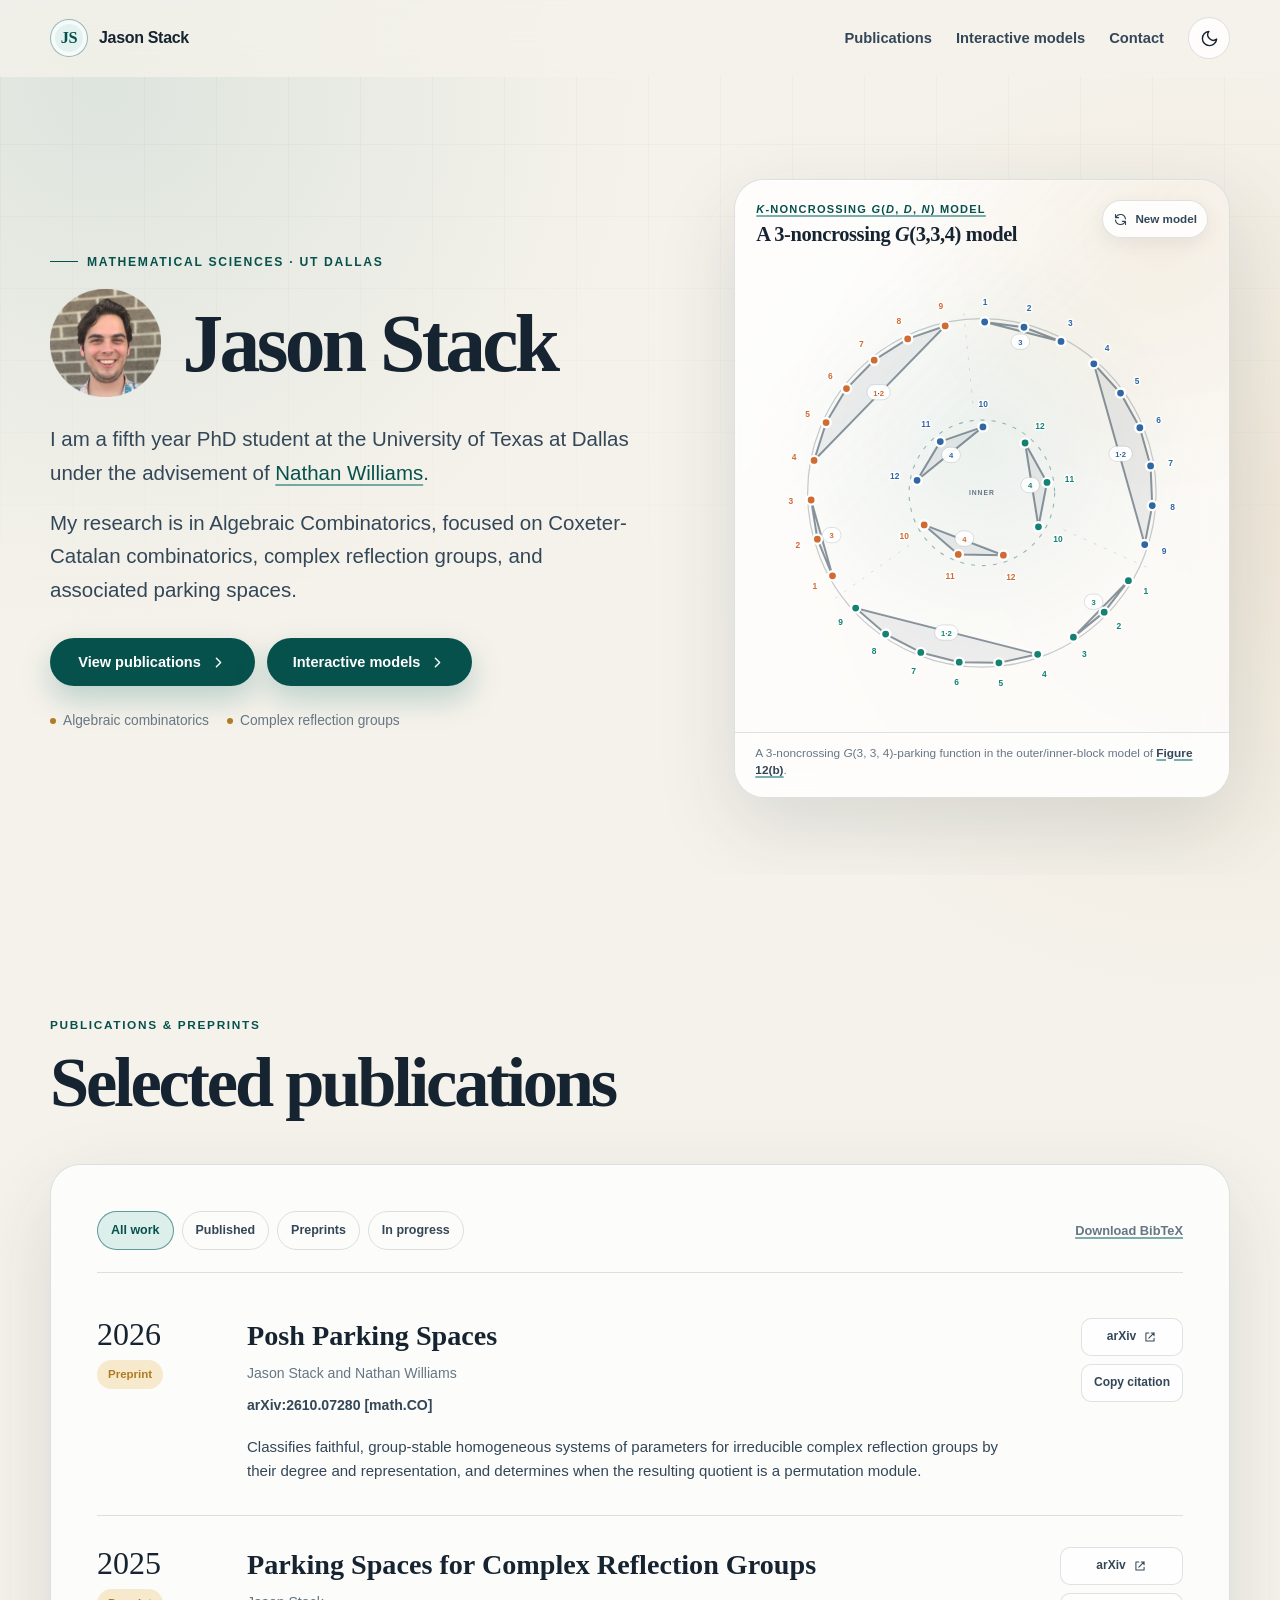
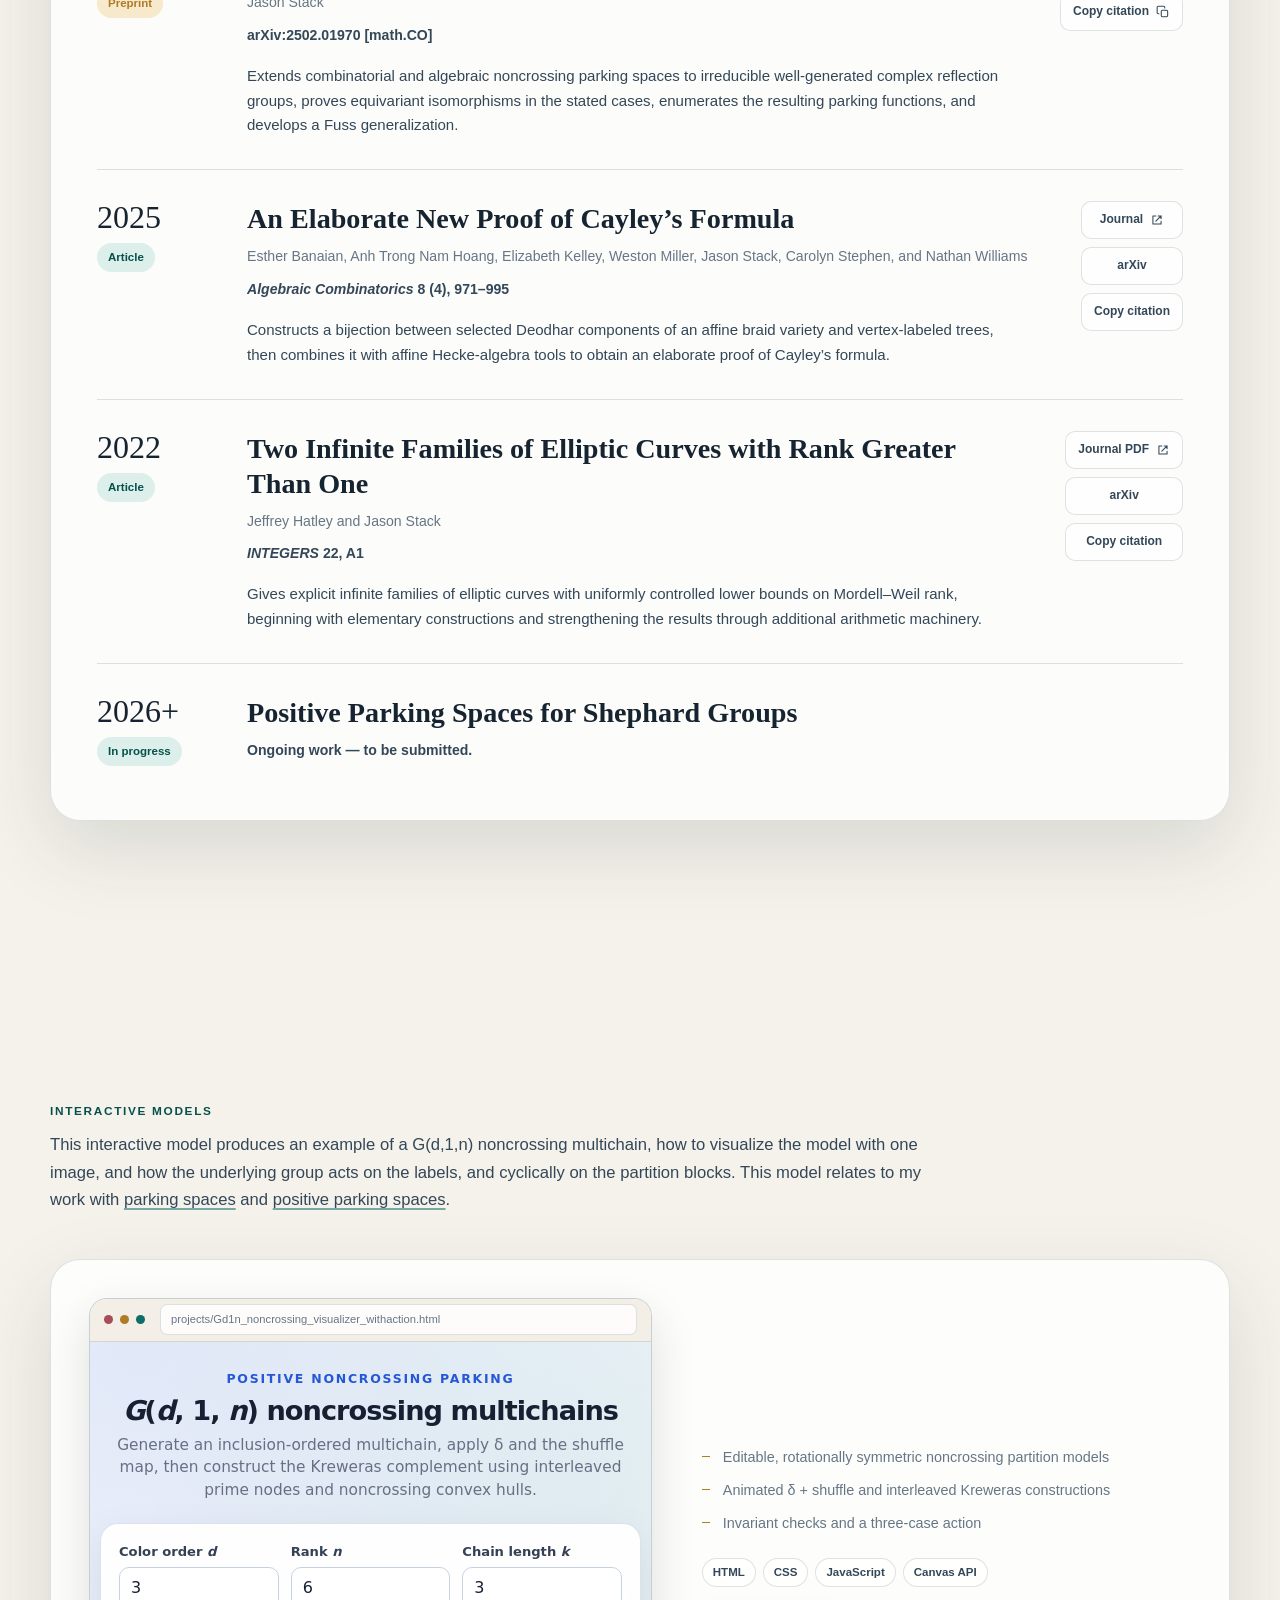
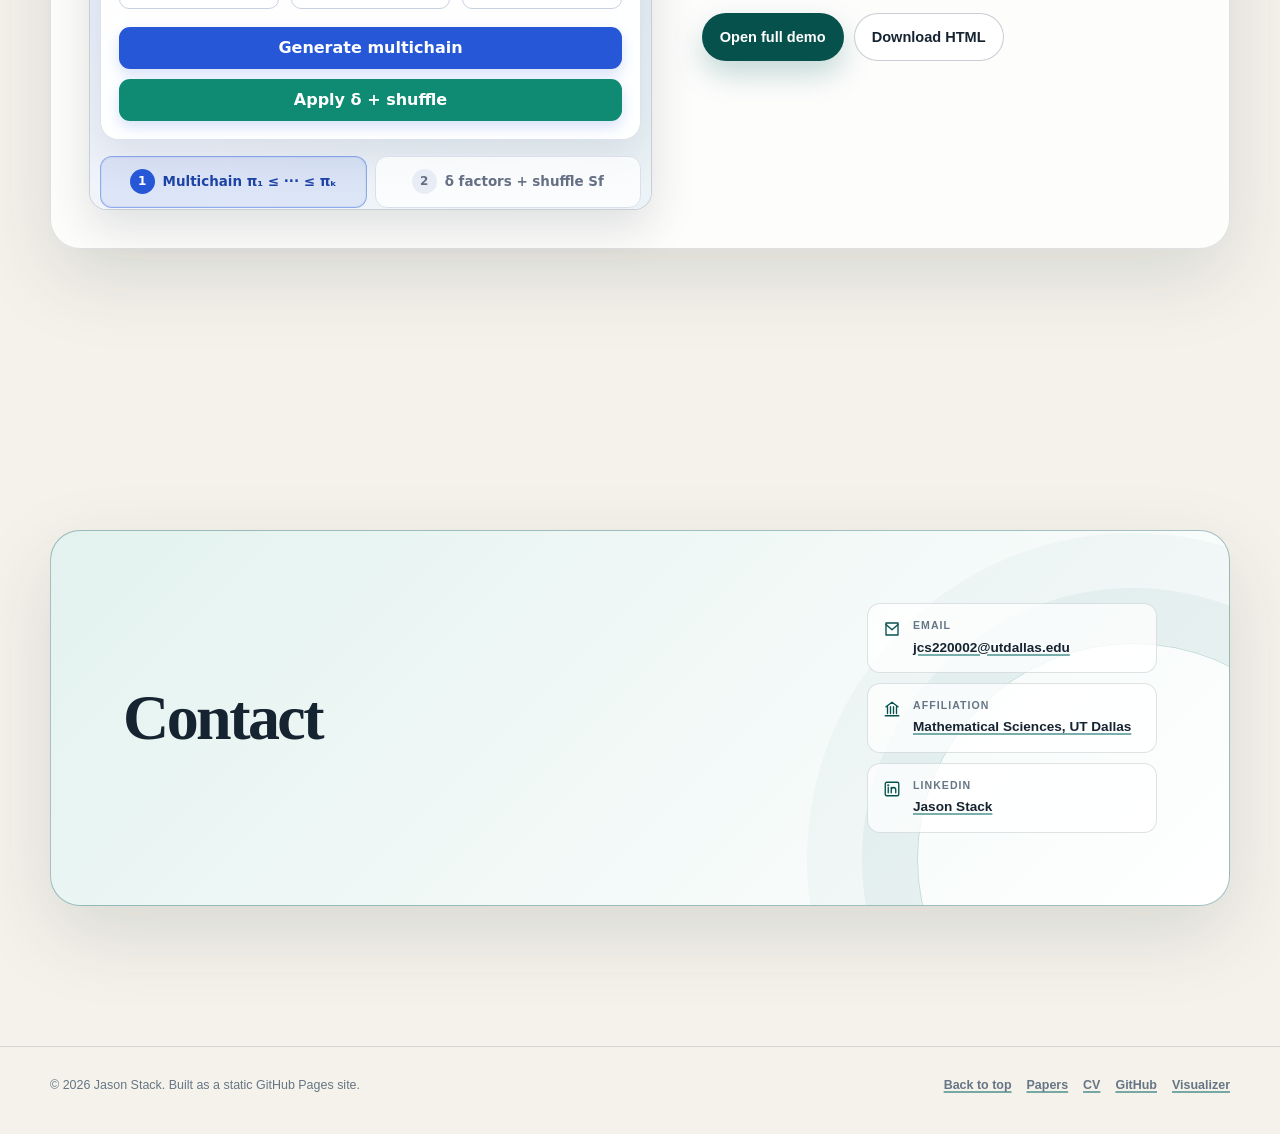
==== index.html @ 71ed2a89 "Add files via upload" ====
<!doctype html>
<html lang="en">
<head>
  <meta charset="utf-8">
  <script>document.documentElement.classList.add("js");</script>
  <meta name="viewport" content="width=device-width, initial-scale=1">
  <meta name="description" content="Jason Stack, PhD student at the University of Texas at Dallas. Research in Algebraic Combinatorics, Coxeter-Catalan combinatorics, complex reflection groups, and associated parking spaces.">
  <meta name="theme-color" content="#0d6d68">
  <meta property="og:type" content="website">
  <meta property="og:title" content="Jason Stack — Mathematics Research">
  <meta property="og:description" content="Publications, preprints, and interactive models in Algebraic Combinatorics, complex reflection groups, and parking spaces.">
  <title>Jason Stack — Mathematics Research</title>
  <link rel="icon" href="assets/favicon.svg" type="image/svg+xml">
  <link rel="manifest" href="site.webmanifest">
  <link rel="stylesheet" href="assets/styles.css">
  <script type="application/ld+json">
  {
    "@context": "https://schema.org",
    "@type": "Person",
    "name": "Jason Stack",
    "affiliation": {
      "@type": "CollegeOrUniversity",
      "name": "The University of Texas at Dallas"
    },
    "email": "mailto:jcs220002@utdallas.edu",
    "jobTitle": "PhD student",
    "sameAs": ["https://www.linkedin.com/in/jason-c-stack/"],
    "knowsAbout": [
      "Algebraic combinatorics",
      "Complex reflection groups",
      "Noncrossing partitions",
      "Parking functions",
      "Braid varieties",
      "Elliptic curves"
    ]
  }
  </script>
</head>
<body>
  <a class="skip-link" href="#main-content">Skip to main content</a>

  <header class="site-header" data-site-header>
    <div class="nav-shell">
      <a class="brand" href="#top" aria-label="Jason Stack home">
        <span class="brand-mark" aria-hidden="true">JS</span>
        <span class="brand-name">Jason Stack</span>
      </a>

      <nav class="nav-links" data-nav-links aria-label="Primary navigation">
        <a href="#publications">Publications</a>
        <a href="#software">Interactive models</a>
        <a href="#contact">Contact</a>
      </nav>

      <div class="nav-actions">
        <button class="icon-button" type="button" data-theme-toggle aria-label="Switch color theme" aria-pressed="false">
          <svg data-theme-icon viewBox="0 0 24 24" fill="none" stroke="currentColor" stroke-width="1.8" stroke-linecap="round" stroke-linejoin="round" aria-hidden="true"></svg>
        </button>
        <button class="menu-button" type="button" data-menu-toggle aria-label="Open navigation" aria-expanded="false">
          <svg viewBox="0 0 24 24" fill="none" stroke="currentColor" stroke-width="1.8" stroke-linecap="round" aria-hidden="true">
            <path d="M4 7h16M4 12h16M4 17h16"/>
          </svg>
        </button>
      </div>
    </div>
  </header>

  <main id="main-content">
    <section class="hero" id="top">
      <div class="hero-shell">
        <div>
          <p class="eyebrow">Mathematical Sciences · UT Dallas</p>
          <div class="hero-identity">
            <img class="hero-portrait" src="assets/LinkedInProfPic.png" alt="Portrait of Jason Stack" width="561" height="549" fetchpriority="high" decoding="async">
            <h1>Jason Stack</h1>
          </div>
          <p class="hero-deck">
            I am a fifth year PhD student at the University of Texas at Dallas under the advisement of <a href="https://personal.utdallas.edu/~nxw170830/" target="_blank" rel="noopener noreferrer">Nathan Williams</a>.
          </p>
          <p class="hero-deck">
            My research is in Algebraic Combinatorics, focused on Coxeter-Catalan combinatorics, complex reflection groups, and associated parking spaces.
          </p>
          <div class="hero-actions">
            <a class="button button-primary" href="#publications">
              View publications
              <svg viewBox="0 0 24 24" fill="none" stroke="currentColor" stroke-width="2" stroke-linecap="round" stroke-linejoin="round" aria-hidden="true"><path d="m9 18 6-6-6-6"/></svg>
            </a>
            <a class="button button-primary" href="#software">
              Interactive models
              <svg viewBox="0 0 24 24" fill="none" stroke="currentColor" stroke-width="2" stroke-linecap="round" stroke-linejoin="round" aria-hidden="true"><path d="m9 18 6-6-6-6"/></svg>
            </a>
          </div>
          <ul class="hero-note" aria-label="Research summary">
            <li>Algebraic combinatorics</li>
            <li>Complex reflection groups</li>
          </ul>
        </div>

        <figure class="parking-model-card" data-parking-model>
          <div class="parking-model-head">
            <div>
              <a class="parking-model-kicker" href="https://arxiv.org/abs/2502.01970" target="_blank" rel="noopener noreferrer"><i>k</i>-noncrossing <i>G</i>(<i>d</i>, <i>d</i>, <i>n</i>) model</a>
              <strong id="parking-model-title">A 3-noncrossing <i>G</i>(3,3,4) model</strong>
            </div>
            <button class="model-randomize" type="button" data-model-randomize aria-label="Generate another parking-function model">
              <svg viewBox="0 0 24 24" fill="none" stroke="currentColor" stroke-width="1.8" stroke-linecap="round" stroke-linejoin="round" aria-hidden="true">
                <path d="M20 11a8.1 8.1 0 0 0-15.5-2M4 4v5h5M4 13a8.1 8.1 0 0 0 15.5 2M20 20v-5h-5"/>
              </svg>
              <span>New model</span>
            </button>
          </div>

          <div class="parking-model-stage">
            <svg class="parking-model-svg" data-parking-svg viewBox="0 0 560 560" role="img" aria-labelledby="parking-model-title parking-model-description"></svg>
          </div>

          <div class="parking-model-meta">
            <figcaption id="parking-model-description" data-model-description>
              A 3-noncrossing <i>G</i>(3, 3, 4)-parking function in the outer/inner-block model of
              <a href="https://arxiv.org/pdf/2502.01970#page=23" target="_blank" rel="noreferrer">Figure 12(b)</a>.
            </figcaption>
          </div>
        </figure>
      </div>
    </section>

    <section class="section" id="publications">
      <div class="section-shell">
        <div class="section-heading reveal">
          <div>
            <span class="section-kicker">Publications & preprints</span>
            <h2>Selected publications</h2>
          </div>
        </div>

        <div class="publications-panel reveal">
          <div class="pub-toolbar">
            <div class="pub-filters" aria-label="Filter publications">
              <button class="filter-button is-active" type="button" data-filter="all" aria-pressed="true">All work</button>
              <button class="filter-button" type="button" data-filter="published" aria-pressed="false">Published</button>
              <button class="filter-button" type="button" data-filter="preprint" aria-pressed="false">Preprints</button>
              <button class="filter-button" type="button" data-filter="in-progress" aria-pressed="false">In progress</button>
            </div>
            <a class="bib-link" href="publications.bib" download>Download BibTeX</a>
          </div>

          <div class="publication-list">
            <article class="publication-card" data-publication data-kind="preprint">
              <div class="pub-meta">
                <span class="pub-year">2026</span>
                <span class="pub-type">Preprint</span>
              </div>
              <div class="pub-body">
                <h3>Posh Parking Spaces</h3>
                <p class="pub-authors">Jason Stack and Nathan Williams</p>
                <p class="pub-venue">arXiv:2610.07280 [math.CO]</p>
                <p class="pub-summary">
                  Classifies faithful, group-stable homogeneous systems of parameters for irreducible
                  complex reflection groups by their degree and representation, and determines when
                  the resulting quotient is a permutation module.
                </p>
              </div>
              <div class="pub-actions">
                <a class="text-action" href="https://arxiv.org/abs/2610.07280" target="_blank" rel="noopener noreferrer">
                  arXiv
                  <svg viewBox="0 0 24 24" fill="none" stroke="currentColor" stroke-width="1.8" stroke-linecap="round" stroke-linejoin="round" aria-hidden="true"><path d="M14 5h5v5M10 14 19 5M19 14v5H5V5h5"/></svg>
                </a>
                <button class="copy-citation" type="button" data-citation="posh">Copy citation</button>
              </div>
            </article>

            <article id="parking-spaces" tabindex="-1" class="publication-card" data-publication data-kind="preprint">
              <div class="pub-meta">
                <span class="pub-year">2025</span>
                <span class="pub-type">Preprint</span>
              </div>
              <div class="pub-body">
                <h3>Parking Spaces for Complex Reflection Groups</h3>
                <p class="pub-authors">Jason Stack</p>
                <p class="pub-venue">arXiv:2502.01970 [math.CO]</p>
                <p class="pub-summary">
                  Extends combinatorial and algebraic noncrossing parking spaces to irreducible
                  well-generated complex reflection groups, proves equivariant isomorphisms in the
                  stated cases, enumerates the resulting parking functions, and develops a Fuss generalization.
                </p>
              </div>
              <div class="pub-actions">
                <a class="text-action" href="https://arxiv.org/abs/2502.01970" target="_blank" rel="noreferrer">
                  arXiv
                  <svg viewBox="0 0 24 24" fill="none" stroke="currentColor" stroke-width="1.8" stroke-linecap="round" stroke-linejoin="round" aria-hidden="true"><path d="M14 5h5v5M10 14 19 5M19 14v5H5V5h5"/></svg>
                </a>
                <button class="copy-citation" type="button" data-citation="parking">
                  Copy citation
                  <svg viewBox="0 0 24 24" fill="none" stroke="currentColor" stroke-width="1.8" stroke-linecap="round" stroke-linejoin="round" aria-hidden="true"><rect x="9" y="9" width="11" height="11" rx="2"/><path d="M5 15H4a2 2 0 0 1-2-2V4a2 2 0 0 1 2-2h9a2 2 0 0 1 2 2v1"/></svg>
                </button>
              </div>
            </article>

            <article class="publication-card" data-publication data-kind="published">
              <div class="pub-meta">
                <span class="pub-year">2025</span>
                <span class="pub-type">Article</span>
              </div>
              <div class="pub-body">
                <h3>An Elaborate New Proof of Cayley’s Formula</h3>
                <p class="pub-authors">Esther Banaian, Anh Trong Nam Hoang, Elizabeth Kelley, Weston Miller, Jason Stack, Carolyn Stephen, and Nathan Williams</p>
                <p class="pub-venue"><em>Algebraic Combinatorics</em> 8 (4), 971–995</p>
                <p class="pub-summary">
                  Constructs a bijection between selected Deodhar components of an affine braid
                  variety and vertex-labeled trees, then combines it with affine Hecke-algebra tools
                  to obtain an elaborate proof of Cayley’s formula.
                </p>
              </div>
              <div class="pub-actions">
                <a class="text-action" href="https://doi.org/10.5802/alco.429" target="_blank" rel="noreferrer">
                  Journal
                  <svg viewBox="0 0 24 24" fill="none" stroke="currentColor" stroke-width="1.8" stroke-linecap="round" stroke-linejoin="round" aria-hidden="true"><path d="M14 5h5v5M10 14 19 5M19 14v5H5V5h5"/></svg>
                </a>
                <a class="text-action" href="https://arxiv.org/abs/2402.07798" target="_blank" rel="noreferrer">arXiv</a>
                <button class="copy-citation" type="button" data-citation="cayley">Copy citation</button>
              </div>
            </article>

            <article class="publication-card" data-publication data-kind="published">
              <div class="pub-meta">
                <span class="pub-year">2022</span>
                <span class="pub-type">Article</span>
              </div>
              <div class="pub-body">
                <h3>Two Infinite Families of Elliptic Curves with Rank Greater Than One</h3>
                <p class="pub-authors">Jeffrey Hatley and Jason Stack</p>
                <p class="pub-venue"><em>INTEGERS</em> 22, A1</p>
                <p class="pub-summary">
                  Gives explicit infinite families of elliptic curves with uniformly controlled
                  lower bounds on Mordell–Weil rank, beginning with elementary constructions and
                  strengthening the results through additional arithmetic machinery.
                </p>
              </div>
              <div class="pub-actions">
                <a class="text-action" href="https://math.colgate.edu/~integers/w1/w1.pdf" target="_blank" rel="noreferrer">
                  Journal PDF
                  <svg viewBox="0 0 24 24" fill="none" stroke="currentColor" stroke-width="1.8" stroke-linecap="round" stroke-linejoin="round" aria-hidden="true"><path d="M14 5h5v5M10 14 19 5M19 14v5H5V5h5"/></svg>
                </a>
                <a class="text-action" href="https://arxiv.org/abs/2103.00307" target="_blank" rel="noreferrer">arXiv</a>
                <button class="copy-citation" type="button" data-citation="elliptic">Copy citation</button>
              </div>
            </article>

            <article id="positive-parking-spaces" tabindex="-1" class="publication-card" data-publication data-kind="in-progress">
              <div class="pub-meta">
                <span class="pub-year">2026+</span>
                <span class="pub-type">In progress</span>
              </div>
              <div class="pub-body">
                <h3>Positive Parking Spaces for Shephard Groups</h3>
                <p class="pub-venue">Ongoing work — to be submitted.</p>
              </div>
            </article>
          </div>
        </div>
      </div>
    </section>

    <section class="section" id="software">
      <div class="section-shell">
        <div class="section-heading section-heading-simple reveal">
          <h2 class="section-kicker section-label-heading">Interactive models</h2>
          <p>
            This interactive model produces an example of a G(d,1,n) noncrossing multichain, how to visualize the model with one image, and how the underlying group acts on the labels, and cyclically on the partition blocks.
            This model relates to my work with <a href="#parking-spaces" data-publication-link>parking spaces</a> and <a href="#positive-parking-spaces" data-publication-link>positive parking spaces</a>.
          </p>
        </div>

        <div class="project-stack">
          <article class="project-feature reveal">
            <div class="project-visual">
              <div class="browser-frame">
                <div class="browser-bar" aria-hidden="true">
                  <span class="window-dot"></span><span class="window-dot"></span><span class="window-dot"></span>
                  <span class="browser-address">projects/Gd1n_noncrossing_visualizer_withaction.html</span>
                </div>
                <iframe src="projects/Gd1n_noncrossing_visualizer_withaction.html" title="Interactive G(d,1,n) noncrossing multichain visualizer preview" loading="lazy"></iframe>
              </div>
            </div>
            <div class="project-copy">
              <ul class="project-list">
                <li>Editable, rotationally symmetric noncrossing partition models</li>
                <li>Animated δ + shuffle and interleaved Kreweras constructions</li>
                <li>Invariant checks and a three-case action</li>
              </ul>
              <div class="tech-list" aria-label="Technologies">
                <span class="tech-tag">HTML</span>
                <span class="tech-tag">CSS</span>
                <span class="tech-tag">JavaScript</span>
                <span class="tech-tag">Canvas API</span>
              </div>
              <div class="project-actions">
                <a class="button button-primary" href="projects/Gd1n_noncrossing_visualizer_withaction.html" target="_blank" rel="noreferrer">Open full demo</a>
                <a class="button button-secondary" href="projects/Gd1n_noncrossing_visualizer_withaction.html" download>Download HTML</a>
              </div>
            </div>
          </article>

        </div>
      </div>
    </section>

    <section class="section" id="contact">
      <div class="section-shell">
        <div class="contact-card reveal">
          <div class="contact-copy">
            <h2>Contact</h2>
          </div>
          <div class="contact-details">
            <div class="contact-line">
              <svg viewBox="0 0 24 24" fill="none" stroke="currentColor" stroke-width="1.8" stroke-linecap="round" stroke-linejoin="round" aria-hidden="true"><path d="M4 4h16v16H4z"/><path d="m4 6 8 7 8-7"/></svg>
              <div>
                <strong>Email</strong>
                <a href="mailto:jcs220002@utdallas.edu">jcs220002@utdallas.edu</a>
              </div>
            </div>
            <div class="contact-line">
              <svg viewBox="0 0 24 24" fill="none" stroke="currentColor" stroke-width="1.8" stroke-linecap="round" stroke-linejoin="round" aria-hidden="true"><path d="M3 21h18M6 18V9m4 9V9m4 9V9m4 9V9M4 9l8-6 8 6"/></svg>
              <div>
                <strong>Affiliation</strong>
                <a href="https://math.utdallas.edu/grad_students/stack-jason/" target="_blank" rel="noreferrer">Mathematical Sciences, UT Dallas</a>
              </div>
            </div>
            <div class="contact-line">
              <svg viewBox="0 0 24 24" fill="none" stroke="currentColor" stroke-width="1.8" stroke-linecap="round" stroke-linejoin="round" aria-hidden="true"><rect x="3" y="3" width="18" height="18" rx="2"/><path d="M7 10v7M11 17v-7m0 3a3 3 0 0 1 6 0v4"/><circle cx="7" cy="7" r=".6"/></svg>
              <div>
                <strong>LinkedIn</strong>
                <a href="https://www.linkedin.com/in/jason-c-stack/" target="_blank" rel="noopener noreferrer">Jason Stack</a>
              </div>
            </div>
          </div>
        </div>
      </div>
    </section>
  </main>

  <footer class="site-footer">
    <div class="footer-shell">
      <span>© <span data-current-year></span> Jason Stack. Built as a static GitHub Pages site.</span>
      <div class="footer-links">
        <a href="#top">Back to top</a>
        <a href="#publications">Papers</a>
        <a href="assets/CV_Base.pdf" target="_blank" rel="noopener noreferrer" aria-label="CV (PDF, opens in a new tab)" data-cv-link>CV</a>
        <a href="https://github.com/jason-c-stack/jason-c-stack.github.io" target="_blank" rel="noopener noreferrer">GitHub</a>
        <a href="projects/Gd1n_noncrossing_visualizer_withaction.html">Visualizer</a>
      </div>
    </div>
  </footer>

  <div class="toast" data-toast role="status" aria-live="polite"></div>
  <script src="assets/site.js"></script>
</body>
</html>
---- assets/styles.css ----
:root {
  color-scheme: light;
  --paper: #f5f2eb;
  --paper-deep: #ece6da;
  --surface: rgba(255, 255, 255, 0.82);
  --surface-solid: #ffffff;
  --ink: #162330;
  --ink-soft: #334758;
  --muted: #667685;
  --line: rgba(31, 53, 68, 0.14);
  --line-strong: rgba(31, 53, 68, 0.24);
  --accent: #0d6d68;
  --accent-strong: #07514d;
  --accent-soft: #dcefeb;
  --gold: #b07b25;
  --gold-soft: #f7e9cc;
  --blue: #2b5c9b;
  --blue-soft: #e2ebf8;
  --rose: #a84b5a;
  --model-one: #2f66a4;
  --model-two: #d06b32;
  --model-three: #138273;
  --shadow-sm: 0 12px 36px rgba(24, 43, 56, 0.08);
  --shadow-lg: 0 28px 80px rgba(24, 43, 56, 0.13);
  --radius-sm: 12px;
  --radius-md: 20px;
  --radius-lg: 30px;
  --max-width: 1180px;
  --header-height: 76px;
  --display: ui-serif, Georgia, Cambria, "Times New Roman", serif;
  --sans: Inter, ui-sans-serif, -apple-system, BlinkMacSystemFont, "Segoe UI", sans-serif;
}

[data-theme="dark"] {
  color-scheme: dark;
  --paper: #0d171d;
  --paper-deep: #111f27;
  --surface: rgba(19, 33, 41, 0.84);
  --surface-solid: #132129;
  --ink: #eef4f4;
  --ink-soft: #c4d1d5;
  --muted: #91a3aa;
  --line: rgba(215, 233, 235, 0.12);
  --line-strong: rgba(215, 233, 235, 0.22);
  --accent: #61c6bd;
  --accent-strong: #8edbd4;
  --accent-soft: #173b3a;
  --gold: #e6bd70;
  --gold-soft: #3c311f;
  --blue: #84abe0;
  --blue-soft: #1d3048;
  --rose: #e58b9a;
  --model-one: #8ab6ec;
  --model-two: #f0aa72;
  --model-three: #70d0c0;
  --shadow-sm: 0 12px 36px rgba(0, 0, 0, 0.26);
  --shadow-lg: 0 28px 80px rgba(0, 0, 0, 0.38);
}

* {
  box-sizing: border-box;
}

html {
  scroll-behavior: smooth;
  scroll-padding-top: calc(var(--header-height) + 22px);
}

body {
  margin: 0;
  color: var(--ink);
  background:
    radial-gradient(circle at 8% 2%, color-mix(in srgb, var(--accent) 10%, transparent), transparent 34rem),
    radial-gradient(circle at 94% 12%, color-mix(in srgb, var(--gold) 10%, transparent), transparent 30rem),
    var(--paper);
  font-family: var(--sans);
  line-height: 1.65;
  text-rendering: optimizeLegibility;
  -webkit-font-smoothing: antialiased;
}

body::before {
  position: fixed;
  inset: 0;
  z-index: -2;
  pointer-events: none;
  content: "";
  opacity: 0.25;
  background-image:
    linear-gradient(var(--line) 1px, transparent 1px),
    linear-gradient(90deg, var(--line) 1px, transparent 1px);
  background-size: 72px 72px;
  mask-image: linear-gradient(to bottom, black, transparent 76%);
}

a {
  color: inherit;
  text-decoration-color: color-mix(in srgb, var(--accent) 55%, transparent);
  text-decoration-thickness: 1.5px;
  text-underline-offset: 0.18em;
}

a:hover {
  text-decoration-color: var(--accent);
}

button,
input {
  font: inherit;
}

button,
a {
  -webkit-tap-highlight-color: transparent;
}

img,
svg,
iframe {
  max-width: 100%;
}

.skip-link {
  position: fixed;
  top: 10px;
  left: 10px;
  z-index: 200;
  padding: 10px 14px;
  border-radius: 10px;
  color: #fff;
  background: #111;
  transform: translateY(-150%);
  transition: transform 160ms ease;
}

.skip-link:focus {
  transform: translateY(0);
}

.site-header {
  position: sticky;
  top: 0;
  z-index: 100;
  min-height: var(--header-height);
  border-bottom: 1px solid transparent;
  background: color-mix(in srgb, var(--paper) 76%, transparent);
  backdrop-filter: blur(18px) saturate(145%);
  transition: border-color 180ms ease, box-shadow 180ms ease;
}

.site-header.is-scrolled {
  border-bottom-color: var(--line);
  box-shadow: 0 8px 28px rgba(20, 37, 48, 0.06);
}

.nav-shell,
.section-shell,
.hero-shell,
.footer-shell {
  width: min(var(--max-width), calc(100% - 40px));
  margin-inline: auto;
}

.nav-shell {
  min-height: var(--header-height);
  display: flex;
  align-items: center;
  justify-content: space-between;
  gap: 24px;
}

.brand {
  display: inline-flex;
  align-items: center;
  gap: 11px;
  color: var(--ink);
  font-weight: 800;
  text-decoration: none;
  letter-spacing: -0.02em;
}

.brand-mark {
  width: 38px;
  height: 38px;
  display: grid;
  place-items: center;
  border: 1px solid color-mix(in srgb, var(--accent) 28%, var(--line));
  border-radius: 50%;
  color: var(--accent-strong);
  background: color-mix(in srgb, var(--accent-soft) 80%, var(--surface-solid));
  font-family: var(--display);
  font-size: 1.02rem;
  font-weight: 800;
  box-shadow: inset 0 0 0 4px color-mix(in srgb, var(--surface-solid) 70%, transparent);
}

.brand-name {
  white-space: nowrap;
}

.nav-links {
  display: flex;
  align-items: center;
  justify-content: center;
  gap: 24px;
  margin-left: auto;
}

.nav-links a {
  position: relative;
  color: var(--ink-soft);
  font-size: 0.92rem;
  font-weight: 700;
  text-decoration: none;
}

.nav-links a::after {
  position: absolute;
  right: 0;
  bottom: -8px;
  left: 0;
  height: 2px;
  border-radius: 999px;
  content: "";
  background: var(--accent);
  transform: scaleX(0);
  transform-origin: center;
  transition: transform 160ms ease;
}

.nav-links a:hover::after,
.nav-links a[aria-current="page"]::after {
  transform: scaleX(1);
}

.nav-actions {
  display: flex;
  align-items: center;
  gap: 9px;
}

.icon-button,
.menu-button {
  width: 42px;
  height: 42px;
  display: grid;
  place-items: center;
  border: 1px solid var(--line);
  border-radius: 50%;
  color: var(--ink);
  background: var(--surface);
  cursor: pointer;
  transition: transform 150ms ease, border-color 150ms ease, background 150ms ease;
}

.icon-button:hover,
.menu-button:hover {
  border-color: var(--line-strong);
  background: var(--surface-solid);
  transform: translateY(-1px);
}

.menu-button {
  display: none;
}

.icon-button svg,
.menu-button svg {
  width: 19px;
  height: 19px;
}

.hero {
  position: relative;
  overflow: hidden;
  padding: clamp(58px, 8vw, 102px) 0 clamp(48px, 6vw, 78px);
}

.hero-shell {
  display: grid;
  grid-template-columns: minmax(0, 1.08fr) minmax(340px, 0.92fr);
  gap: clamp(46px, 8vw, 104px);
  align-items: center;
}

.eyebrow {
  display: inline-flex;
  align-items: center;
  gap: 9px;
  margin: 0 0 17px;
  color: var(--accent-strong);
  font-size: 0.76rem;
  font-weight: 850;
  letter-spacing: 0.14em;
  text-transform: uppercase;
}

.eyebrow::before {
  width: 28px;
  height: 1px;
  content: "";
  background: currentColor;
}

.hero h1,
.section-heading h2,
.project-page h1 {
  margin: 0;
  font-family: var(--display);
  font-weight: 650;
  letter-spacing: -0.045em;
  line-height: 1.02;
}

.hero h1 {
  max-width: 780px;
  font-size: clamp(3.5rem, 8vw, 7.1rem);
}


/* Keep the supplied portrait beside the name, with identical typography throughout. */
.hero-identity {
  display: flex;
  align-items: center;
  gap: clamp(12px, 2vw, 22px);
  container-type: inline-size;
}

.hero-portrait {
  display: block;
  flex: 0 0 auto;
  width: clamp(64px, 19cqi, 112px);
  height: auto;
  object-fit: contain;
}

.hero .hero-identity h1 {
  min-width: 0;
  font-size: clamp(2rem, 14cqi, 5.25rem);
  white-space: nowrap;
}


.hero-deck {
  max-width: 700px;
  margin: 25px 0 0;
  color: var(--ink-soft);
  font-size: clamp(1.08rem, 1.6vw, 1.3rem);
  line-height: 1.65;
}

.hero-deck + .hero-deck {
  margin-top: 16px;
}

.hero-deck a {
  color: var(--accent-strong);
}

.hero-deck strong {
  color: var(--ink);
}

.hero-actions {
  display: flex;
  flex-wrap: wrap;
  gap: 12px;
  margin-top: 31px;
}

.hero-actions .button {
  width: 205px;
  max-width: 100%;
}

.button {
  min-height: 47px;
  display: inline-flex;
  align-items: center;
  justify-content: center;
  gap: 9px;
  padding: 11px 17px;
  border: 1px solid transparent;
  border-radius: 999px;
  font-size: 0.91rem;
  font-weight: 800;
  text-decoration: none;
  transition: transform 150ms ease, box-shadow 150ms ease, border-color 150ms ease, background 150ms ease;
}

.button:hover {
  transform: translateY(-2px);
}

.button-primary {
  color: #fff;
  background: var(--accent-strong);
  box-shadow: 0 13px 30px color-mix(in srgb, var(--accent) 25%, transparent);
}

[data-theme="dark"] .button-primary {
  color: #10201f;
  background: var(--accent-strong);
}

.button-secondary {
  border-color: var(--line-strong);
  color: var(--ink);
  background: var(--surface);
}

.button-secondary:hover {
  background: var(--surface-solid);
  box-shadow: var(--shadow-sm);
}

.button svg {
  width: 17px;
  height: 17px;
}

.hero-note {
  display: flex;
  flex-wrap: wrap;
  gap: 9px 18px;
  margin: 24px 0 0;
  padding: 0;
  color: var(--muted);
  font-size: 0.86rem;
  list-style: none;
}

.hero-note li {
  display: inline-flex;
  align-items: center;
  gap: 7px;
}

.hero-note li::before {
  width: 6px;
  height: 6px;
  border-radius: 50%;
  content: "";
  background: var(--gold);
}

.parking-model-card {
  position: relative;
  width: min(100%, 520px);
  margin: 0;
  justify-self: end;
  overflow: hidden;
  isolation: isolate;
  border: 1px solid var(--line);
  border-radius: var(--radius-lg);
  background:
    radial-gradient(circle at 50% 43%, color-mix(in srgb, var(--accent) 7%, transparent), transparent 48%),
    color-mix(in srgb, var(--surface) 92%, transparent);
  box-shadow: var(--shadow-lg), inset 0 1px color-mix(in srgb, var(--surface-solid) 82%, transparent);
  backdrop-filter: blur(15px);
}

.parking-model-card::before {
  position: absolute;
  inset: 0;
  z-index: -1;
  pointer-events: none;
  content: "";
  background:
    linear-gradient(135deg, color-mix(in srgb, var(--surface-solid) 42%, transparent), transparent 42%),
    radial-gradient(circle at 86% 9%, color-mix(in srgb, var(--gold) 10%, transparent), transparent 17rem);
}

.parking-model-head {
  display: flex;
  align-items: flex-start;
  justify-content: space-between;
  gap: 16px;
  padding: 20px 21px 8px;
}

.parking-model-head > div {
  min-width: 0;
}

.parking-model-kicker {
  display: block;
  margin-bottom: 4px;
  color: var(--accent-strong);
  font-size: 0.69rem;
  font-weight: 850;
  letter-spacing: 0.11em;
  text-transform: uppercase;
}

.parking-model-head strong {
  display: block;
  color: var(--ink);
  font-family: var(--display);
  font-size: clamp(1.05rem, 2vw, 1.28rem);
  font-weight: 650;
  letter-spacing: -0.02em;
  line-height: 1.25;
}

.model-randomize {
  min-height: 38px;
  display: inline-flex;
  flex: 0 0 auto;
  align-items: center;
  justify-content: center;
  gap: 7px;
  padding: 7px 10px;
  border: 1px solid var(--line);
  border-radius: 999px;
  color: var(--ink-soft);
  background: color-mix(in srgb, var(--surface-solid) 84%, transparent);
  font-size: 0.73rem;
  font-weight: 800;
  cursor: pointer;
  box-shadow: 0 6px 18px rgba(24, 43, 56, 0.07);
  transition: transform 150ms ease, border-color 150ms ease, background 150ms ease;
}

.model-randomize:hover {
  border-color: var(--line-strong);
  background: var(--surface-solid);
  transform: translateY(-1px);
}

.model-randomize:active {
  transform: translateY(0) rotate(-2deg);
}

.model-randomize:focus-visible {
  outline: 3px solid color-mix(in srgb, var(--accent) 28%, transparent);
  outline-offset: 2px;
}

.model-randomize svg {
  width: 15px;
  height: 15px;
}

.parking-model-stage {
  position: relative;
  padding: 0 10px 2px;
}

.parking-model-svg {
  width: 100%;
  height: auto;
  display: block;
  overflow: visible;
  opacity: 1;
  transform: scale(1);
  transform-origin: center;
  transition: opacity 150ms ease, transform 180ms ease;
}

.parking-model-svg.is-refreshing {
  opacity: 0.18;
  transform: scale(0.985);
}

.parking-annulus,
.parking-inner-guide,
.parking-sector-guide {
  fill: none;
  vector-effect: non-scaling-stroke;
}

.parking-annulus {
  stroke: var(--line-strong);
  stroke-width: 1.25;
}

.parking-inner-guide {
  stroke: color-mix(in srgb, var(--accent) 34%, var(--line));
  stroke-width: 1.1;
  stroke-dasharray: 4 7;
}

.parking-sector-guide {
  stroke: var(--line);
  stroke-width: 1;
  stroke-dasharray: 3 8;
}

.parking-block {
  fill: color-mix(in srgb, var(--ink-soft) 8%, transparent);
  stroke: color-mix(in srgb, var(--ink-soft) 58%, var(--line));
  stroke-width: 2;
  stroke-linejoin: round;
  fill-opacity: 1;
  stroke-opacity: 0.86;
  vector-effect: non-scaling-stroke;
}

.parking-node {
  stroke: var(--surface-solid);
  stroke-width: 2.35;
  vector-effect: non-scaling-stroke;
}

.parking-node.color-one,
.model-dot-one {
  fill: var(--model-one);
  background: var(--model-one);
}

.parking-node.color-two,
.model-dot-two {
  fill: var(--model-two);
  background: var(--model-two);
}

.parking-node.color-three,
.model-dot-three {
  fill: var(--model-three);
  background: var(--model-three);
}

.parking-node-label {
  fill: var(--ink-soft);
  stroke: var(--surface-solid);
  stroke-width: 3.2px;
  stroke-linejoin: round;
  paint-order: stroke fill;
  font-family: var(--sans);
  font-size: 10px;
  font-weight: 850;
  text-anchor: middle;
  dominant-baseline: central;
}

.parking-block-label-bg {
  fill: color-mix(in srgb, var(--surface-solid) 94%, transparent);
  stroke: var(--line);
  stroke-width: 1;
  vector-effect: non-scaling-stroke;
}

.parking-block-label {
  fill: var(--ink-soft);
  font-family: var(--sans);
  font-size: 9px;
  font-weight: 850;
  text-anchor: middle;
  dominant-baseline: central;
}

/* Color belongs to each individual label, not to its block outline. */
.parking-label-value.color-one,
.parking-node-label.color-one {
  fill: var(--model-one);
}

.parking-label-value.color-two,
.parking-node-label.color-two {
  fill: var(--model-two);
}

.parking-label-value.color-three,
.parking-node-label.color-three {
  fill: var(--model-three);
}

.parking-center-note {
  fill: var(--muted);
  font-family: var(--sans);
  font-size: 8px;
  font-weight: 800;
  letter-spacing: 0.14em;
  text-anchor: middle;
  text-transform: uppercase;
}

.parking-model-meta {
  display: grid;
  gap: 8px;
  padding: 12px 20px 17px;
  border-top: 1px solid var(--line);
  background: color-mix(in srgb, var(--surface-solid) 42%, transparent);
}

.parking-model-legend {
  display: flex;
  flex-wrap: wrap;
  gap: 8px 15px;
  color: var(--ink-soft);
  font-size: 0.7rem;
  font-weight: 800;
}

.parking-model-legend span {
  display: inline-flex;
  align-items: center;
  gap: 6px;
}

.model-dot {
  width: 8px;
  height: 8px;
  display: inline-block;
  border: 1.5px solid var(--surface-solid);
  border-radius: 50%;
  box-shadow: 0 0 0 1px var(--line-strong);
}

.parking-model-meta figcaption {
  color: var(--muted);
  font-size: 0.74rem;
  line-height: 1.5;
}

.parking-model-meta figcaption a {
  color: var(--ink-soft);
  font-weight: 750;
}

#research {
  padding-top: clamp(74px, 9vw, 112px);
}

.section {
  padding: clamp(88px, 11vw, 145px) 0;
}

.section-compact {
  padding-top: clamp(62px, 8vw, 100px);
}

.section-heading {
  display: grid;
  grid-template-columns: minmax(0, 0.82fr) minmax(300px, 1fr);
  gap: clamp(30px, 7vw, 100px);
  align-items: end;
  margin-bottom: 45px;
}

.section-heading h2 {
  max-width: 650px;
  font-size: clamp(2.5rem, 5.5vw, 4.8rem);
}

.section-heading p {
  max-width: 650px;
  margin: 0;
  color: var(--ink-soft);
  font-size: 1.04rem;
}

.section-kicker {
  display: block;
  margin-bottom: 12px;
  color: var(--accent-strong);
  font-size: 0.74rem;
  font-weight: 850;
  letter-spacing: 0.14em;
  text-transform: uppercase;
}

.research-grid {
  display: grid;
  grid-template-columns: repeat(3, minmax(0, 1fr));
  gap: 18px;
}

.research-card {
  position: relative;
  min-height: 310px;
  padding: 27px;
  border: 1px solid var(--line);
  border-radius: var(--radius-md);
  overflow: hidden;
  background: var(--surface);
  box-shadow: var(--shadow-sm);
  transition: transform 180ms ease, border-color 180ms ease, box-shadow 180ms ease;
}

.research-card:hover {
  border-color: var(--line-strong);
  box-shadow: var(--shadow-lg);
  transform: translateY(-5px);
}

.research-card::after {
  position: absolute;
  right: -45px;
  bottom: -55px;
  width: 150px;
  height: 150px;
  border: 1px solid color-mix(in srgb, var(--accent) 22%, transparent);
  border-radius: 50%;
  content: "";
  box-shadow: 0 0 0 26px color-mix(in srgb, var(--accent) 5%, transparent), 0 0 0 52px color-mix(in srgb, var(--accent) 3%, transparent);
}

.research-card:nth-child(2)::after {
  border-color: color-mix(in srgb, var(--gold) 28%, transparent);
  box-shadow: 0 0 0 26px color-mix(in srgb, var(--gold) 6%, transparent), 0 0 0 52px color-mix(in srgb, var(--gold) 3%, transparent);
}

.research-card:nth-child(3)::after {
  border-color: color-mix(in srgb, var(--blue) 26%, transparent);
  box-shadow: 0 0 0 26px color-mix(in srgb, var(--blue) 6%, transparent), 0 0 0 52px color-mix(in srgb, var(--blue) 3%, transparent);
}

.research-index {
  display: inline-grid;
  place-items: center;
  width: 38px;
  height: 38px;
  border-radius: 12px;
  color: var(--accent-strong);
  background: var(--accent-soft);
  font-size: 0.76rem;
  font-weight: 850;
}

.research-card:nth-child(2) .research-index {
  color: var(--gold);
  background: var(--gold-soft);
}

.research-card:nth-child(3) .research-index {
  color: var(--blue);
  background: var(--blue-soft);
}

.research-card h3 {
  position: relative;
  z-index: 1;
  margin: 27px 0 12px;
  font-family: var(--display);
  font-size: 1.55rem;
  line-height: 1.18;
}

.research-card p {
  position: relative;
  z-index: 1;
  margin: 0;
  color: var(--muted);
  font-size: 0.93rem;
}

.research-tags {
  position: relative;
  z-index: 1;
  display: flex;
  flex-wrap: wrap;
  gap: 7px;
  margin-top: 21px;
}

.tag,
.pub-type,
.tech-tag {
  display: inline-flex;
  align-items: center;
  min-height: 28px;
  padding: 4px 10px;
  border: 1px solid var(--line);
  border-radius: 999px;
  color: var(--ink-soft);
  background: color-mix(in srgb, var(--surface-solid) 72%, transparent);
  font-size: 0.72rem;
  font-weight: 750;
}

.timeline {
  position: relative;
  display: grid;
  gap: 0;
  margin-top: 34px;
  border-top: 1px solid var(--line);
}

.timeline-item {
  display: grid;
  grid-template-columns: 135px minmax(0, 1fr);
  gap: 35px;
  padding: 31px 0;
  border-bottom: 1px solid var(--line);
}

.timeline-year {
  color: var(--accent-strong);
  font-family: var(--display);
  font-size: 1.28rem;
  font-style: italic;
}

.timeline-content h3 {
  margin: 0 0 8px;
  font-family: var(--display);
  font-size: 1.45rem;
  line-height: 1.25;
}

.timeline-content p {
  max-width: 820px;
  margin: 0;
  color: var(--muted);
}

.publications-panel {
  padding: clamp(26px, 4vw, 46px);
  border: 1px solid var(--line);
  border-radius: var(--radius-lg);
  background: color-mix(in srgb, var(--surface) 88%, transparent);
  box-shadow: var(--shadow-lg);
}

.pub-toolbar {
  display: flex;
  align-items: center;
  justify-content: space-between;
  gap: 18px;
  margin-bottom: 14px;
  padding-bottom: 22px;
  border-bottom: 1px solid var(--line);
}

.pub-filters {
  display: flex;
  flex-wrap: wrap;
  gap: 8px;
}

.filter-button {
  min-height: 39px;
  padding: 8px 13px;
  border: 1px solid var(--line);
  border-radius: 999px;
  color: var(--ink-soft);
  background: transparent;
  font-size: 0.78rem;
  font-weight: 800;
  cursor: pointer;
  transition: color 140ms ease, border-color 140ms ease, background 140ms ease;
}

.filter-button:hover,
.filter-button.is-active {
  border-color: color-mix(in srgb, var(--accent) 55%, var(--line));
  color: var(--accent-strong);
  background: var(--accent-soft);
}

.bib-link {
  color: var(--muted);
  font-size: 0.8rem;
  font-weight: 750;
  white-space: nowrap;
}

.publication-list {
  display: grid;
}

.publication-card {
  display: grid;
  grid-template-columns: 120px minmax(0, 1fr) auto;
  gap: 30px;
  align-items: start;
  padding: 31px 0;
  border-bottom: 1px solid var(--line);
}

.publication-card:last-child {
  border-bottom: 0;
  padding-bottom: 8px;
}

.publication-card[hidden] {
  display: none;
}

.pub-meta {
  display: grid;
  gap: 10px;
}

.pub-year {
  color: var(--ink);
  font-family: var(--display);
  font-size: 2rem;
  line-height: 1;
}

.pub-type {
  width: max-content;
  color: var(--accent-strong);
  background: var(--accent-soft);
  border-color: transparent;
}

.publication-card[data-kind="preprint"] .pub-type {
  color: var(--gold);
  background: var(--gold-soft);
}

.pub-body h3 {
  max-width: 760px;
  margin: 0;
  font-family: var(--display);
  font-size: clamp(1.32rem, 2.2vw, 1.8rem);
  line-height: 1.25;
}

.pub-authors,
.pub-venue {
  margin: 9px 0 0;
  color: var(--muted);
  font-size: 0.88rem;
}

.pub-venue {
  color: var(--ink-soft);
  font-weight: 650;
}

.pub-summary {
  max-width: 780px;
  margin: 17px 0 0;
  color: var(--ink-soft);
  font-size: 0.94rem;
}

.pub-actions {
  display: flex;
  flex-direction: column;
  gap: 8px;
  align-items: stretch;
}

.text-action,
.copy-citation {
  min-height: 38px;
  display: inline-flex;
  align-items: center;
  justify-content: center;
  gap: 7px;
  padding: 8px 12px;
  border: 1px solid var(--line);
  border-radius: 10px;
  color: var(--ink-soft);
  background: color-mix(in srgb, var(--surface-solid) 75%, transparent);
  font-size: 0.75rem;
  font-weight: 800;
  text-decoration: none;
  white-space: nowrap;
  cursor: pointer;
  transition: border-color 140ms ease, color 140ms ease, transform 140ms ease;
}

.text-action:hover,
.copy-citation:hover {
  border-color: var(--line-strong);
  color: var(--accent-strong);
  transform: translateY(-1px);
}

.text-action svg,
.copy-citation svg {
  width: 14px;
  height: 14px;
}

.project-stack {
  display: grid;
  gap: 26px;
}

.project-feature {
  display: grid;
  grid-template-columns: minmax(0, 1.05fr) minmax(340px, 0.95fr);
  gap: 30px;
  padding: clamp(20px, 3.5vw, 38px);
  border: 1px solid var(--line);
  border-radius: var(--radius-lg);
  background: var(--surface);
  box-shadow: var(--shadow-lg);
}

.project-feature.reverse {
  grid-template-columns: minmax(340px, 0.95fr) minmax(0, 1.05fr);
}

.project-feature.reverse .project-visual {
  order: 2;
}

.project-copy {
  display: flex;
  flex-direction: column;
  justify-content: center;
  padding: clamp(8px, 2vw, 20px);
}

.project-label {
  display: inline-flex;
  align-items: center;
  gap: 9px;
  margin: 0 0 15px;
  color: var(--accent-strong);
  font-size: 0.72rem;
  font-weight: 850;
  letter-spacing: 0.13em;
  text-transform: uppercase;
}

.project-label::before {
  width: 8px;
  height: 8px;
  border-radius: 50%;
  content: "";
  background: currentColor;
  box-shadow: 0 0 0 5px color-mix(in srgb, currentColor 12%, transparent);
}

.project-copy h3 {
  margin: 0;
  font-family: var(--display);
  font-size: clamp(2rem, 4vw, 3.45rem);
  line-height: 1.05;
  letter-spacing: -0.035em;
}

.project-copy > p {
  margin: 20px 0 0;
  color: var(--ink-soft);
}

.project-list {
  display: grid;
  gap: 9px;
  margin: 21px 0 0;
  padding: 0;
  list-style: none;
}

.project-copy > .project-list:first-child {
  margin-top: 0;
}

.project-list li {
  position: relative;
  padding-left: 21px;
  color: var(--muted);
  font-size: 0.9rem;
}

.project-list a {
  white-space: nowrap;
}

.project-list li::before {
  position: absolute;
  top: 0.67em;
  left: 0;
  width: 8px;
  height: 1px;
  content: "";
  background: var(--gold);
}

.tech-list {
  display: flex;
  flex-wrap: wrap;
  gap: 7px;
  margin-top: 22px;
}

.project-actions {
  display: flex;
  flex-wrap: wrap;
  gap: 10px;
  margin-top: 26px;
}

.project-visual {
  min-width: 0;
  align-self: stretch;
}

.browser-frame,
.terminal-frame {
  height: 100%;
  min-height: 510px;
  border: 1px solid var(--line-strong);
  border-radius: 18px;
  overflow: hidden;
  background: var(--surface-solid);
  box-shadow: 0 18px 45px rgba(20, 39, 50, 0.14);
}

.browser-bar,
.terminal-bar {
  min-height: 43px;
  display: flex;
  align-items: center;
  gap: 7px;
  padding: 0 14px;
  border-bottom: 1px solid var(--line);
  background: color-mix(in srgb, var(--paper-deep) 65%, var(--surface-solid));
}

.window-dot {
  width: 9px;
  height: 9px;
  border-radius: 50%;
  background: var(--rose);
}

.window-dot:nth-child(2) { background: var(--gold); }
.window-dot:nth-child(3) { background: var(--accent); }

.browser-address {
  min-width: 0;
  flex: 1;
  margin-left: 8px;
  padding: 5px 10px;
  border: 1px solid var(--line);
  border-radius: 7px;
  overflow: hidden;
  color: var(--muted);
  background: var(--surface);
  font-size: 0.7rem;
  text-overflow: ellipsis;
  white-space: nowrap;
}

.browser-frame iframe {
  width: 100%;
  height: calc(100% - 43px);
  min-height: 467px;
  display: block;
  border: 0;
  background: #f3f6fb;
}

.terminal-frame {
  color: #d8e5e7;
  background: #101a20;
}

.terminal-bar {
  border-bottom-color: rgba(255, 255, 255, 0.08);
  background: #18262e;
}

.terminal-title {
  margin-left: auto;
  color: #91a5ad;
  font-family: ui-monospace, SFMono-Regular, Menlo, Consolas, monospace;
  font-size: 0.68rem;
}

.terminal-code {
  height: calc(100% - 43px);
  max-height: 600px;
  margin: 0;
  padding: 22px;
  overflow: auto;
  color: #d7e4e6;
  font-family: ui-monospace, SFMono-Regular, Menlo, Consolas, monospace;
  font-size: 0.76rem;
  line-height: 1.62;
  tab-size: 4;
  white-space: pre;
}

.code-comment { color: #7fa693; }
.code-keyword { color: #f4c277; }
.code-function { color: #8fc6e8; }
.code-string { color: #db9aaa; }
.code-number { color: #b9a2df; }

.contact-card {
  position: relative;
  display: grid;
  grid-template-columns: minmax(0, 1fr) auto;
  gap: 45px;
  align-items: center;
  padding: clamp(34px, 6vw, 72px);
  border: 1px solid color-mix(in srgb, var(--accent) 28%, var(--line));
  border-radius: var(--radius-lg);
  overflow: hidden;
  background:
    linear-gradient(135deg, color-mix(in srgb, var(--accent-soft) 80%, var(--surface-solid)), var(--surface-solid));
  box-shadow: var(--shadow-lg);
}

.contact-card::after {
  position: absolute;
  right: -120px;
  bottom: -170px;
  width: 430px;
  height: 430px;
  border: 1px solid color-mix(in srgb, var(--accent) 22%, transparent);
  border-radius: 50%;
  content: "";
  box-shadow: 0 0 0 55px color-mix(in srgb, var(--accent) 5%, transparent), 0 0 0 110px color-mix(in srgb, var(--accent) 3%, transparent);
}

.contact-copy {
  position: relative;
  z-index: 1;
}

.contact-copy h2 {
  margin: 0;
  font-family: var(--display);
  font-size: clamp(2.5rem, 5vw, 4.6rem);
  line-height: 1.05;
  letter-spacing: -0.04em;
}

.contact-copy p {
  max-width: 690px;
  margin: 18px 0 0;
  color: var(--ink-soft);
}

.contact-details {
  position: relative;
  z-index: 1;
  display: grid;
  gap: 10px;
  min-width: 290px;
}

.contact-line {
  display: flex;
  align-items: flex-start;
  gap: 12px;
  padding: 13px 15px;
  border: 1px solid var(--line);
  border-radius: 13px;
  background: color-mix(in srgb, var(--surface-solid) 76%, transparent);
}

.contact-line svg {
  width: 18px;
  height: 18px;
  flex: 0 0 18px;
  margin-top: 3px;
  color: var(--accent-strong);
}

.contact-line strong,
.contact-line span,
.contact-line a {
  display: block;
}

.contact-line strong {
  color: var(--muted);
  font-size: 0.66rem;
  letter-spacing: 0.1em;
  text-transform: uppercase;
}

.contact-line span,
.contact-line a {
  margin-top: 2px;
  color: var(--ink);
  font-size: 0.85rem;
  font-weight: 700;
}

.site-footer {
  padding: 28px 0 38px;
  border-top: 1px solid var(--line);
}

.footer-shell {
  display: flex;
  align-items: center;
  justify-content: space-between;
  gap: 25px;
  color: var(--muted);
  font-size: 0.78rem;
}

.footer-links {
  display: flex;
  align-items: center;
  flex-wrap: wrap;
  gap: 15px;
}

.footer-links a {
  font-weight: 750;
}

.reveal {
  opacity: 1;
  transform: none;
}

.js .reveal {
  opacity: 0;
  transform: translateY(18px);
  transition: opacity 600ms ease, transform 600ms ease;
}

.js .reveal.is-visible {
  opacity: 1;
  transform: translateY(0);
}

.toast {
  position: fixed;
  right: 20px;
  bottom: 20px;
  z-index: 160;
  max-width: min(360px, calc(100% - 40px));
  padding: 12px 15px;
  border: 1px solid var(--line-strong);
  border-radius: 12px;
  color: var(--ink);
  background: var(--surface-solid);
  box-shadow: var(--shadow-lg);
  font-size: 0.82rem;
  font-weight: 750;
  opacity: 0;
  pointer-events: none;
  transform: translateY(10px);
  transition: opacity 160ms ease, transform 160ms ease;
}

.toast.is-visible {
  opacity: 1;
  transform: translateY(0);
}

/* Project source page */
.project-page {
  min-height: 100vh;
}

.project-page-main {
  padding: clamp(55px, 9vw, 100px) 0 110px;
}

.project-page h1 {
  max-width: 900px;
  font-size: clamp(3rem, 7vw, 6rem);
}

.project-page-deck {
  max-width: 800px;
  margin: 24px 0 0;
  color: var(--ink-soft);
  font-size: 1.08rem;
}

.project-page-meta {
  display: flex;
  flex-wrap: wrap;
  gap: 8px;
  margin-top: 25px;
}

.project-page-grid {
  display: grid;
  grid-template-columns: minmax(240px, 0.34fr) minmax(0, 1fr);
  gap: 26px;
  align-items: start;
  margin-top: 55px;
}

.project-aside,
.code-panel {
  border: 1px solid var(--line);
  border-radius: var(--radius-md);
  background: var(--surface);
  box-shadow: var(--shadow-sm);
}

.project-aside {
  position: sticky;
  top: calc(var(--header-height) + 20px);
  padding: 24px;
}

.project-aside h2 {
  margin: 0 0 15px;
  font-family: var(--display);
  font-size: 1.45rem;
}

.project-aside p,
.project-aside li {
  color: var(--muted);
  font-size: 0.88rem;
}

.project-aside ul {
  display: grid;
  gap: 8px;
  margin: 15px 0 0;
  padding-left: 18px;
}

.project-aside .button {
  width: 100%;
  margin-top: 20px;
}

.code-panel {
  min-width: 0;
  overflow: hidden;
}

.code-panel-head {
  display: flex;
  align-items: center;
  justify-content: space-between;
  gap: 16px;
  padding: 14px 18px;
  border-bottom: 1px solid var(--line);
}

.code-panel-head strong {
  font-family: ui-monospace, SFMono-Regular, Menlo, Consolas, monospace;
  font-size: 0.78rem;
}

.code-panel pre {
  max-height: 980px;
  margin: 0;
  padding: 24px;
  overflow: auto;
  color: #d7e4e6;
  background: #101a20;
  font-family: ui-monospace, SFMono-Regular, Menlo, Consolas, monospace;
  font-size: 0.78rem;
  line-height: 1.65;
  tab-size: 4;
}

@media (max-width: 980px) {
  .hero-shell,
  .section-heading,
  .project-feature,
  .project-feature.reverse,
  .contact-card,
  .project-page-grid {
    grid-template-columns: 1fr;
  }

  .parking-model-card {
    width: min(100%, 520px);
    justify-self: center;
  }

  .research-grid {
    grid-template-columns: 1fr;
  }

  .research-card {
    min-height: 0;
  }

  .project-feature.reverse .project-visual {
    order: 0;
  }

  .project-copy {
    padding-inline: 5px;
  }

  .project-aside {
    position: static;
  }

  .contact-details {
    min-width: 0;
  }
}

@media (max-width: 820px) {
  :root {
    --header-height: 68px;
  }

  .nav-shell,
  .section-shell,
  .hero-shell,
  .footer-shell {
    width: min(100% - 26px, var(--max-width));
  }

  .menu-button {
    display: grid;
  }

  .nav-links {
    position: absolute;
    top: calc(100% + 1px);
    right: 13px;
    left: 13px;
    display: grid;
    gap: 0;
    padding: 8px;
    border: 1px solid var(--line);
    border-radius: 16px;
    background: var(--surface-solid);
    box-shadow: var(--shadow-lg);
    opacity: 0;
    pointer-events: none;
    transform: translateY(-8px);
    transition: opacity 150ms ease, transform 150ms ease;
  }

  .nav-links.is-open {
    opacity: 1;
    pointer-events: auto;
    transform: translateY(0);
  }

  .nav-links a {
    padding: 11px 12px;
    border-radius: 9px;
  }

  .nav-links a:hover {
    background: var(--accent-soft);
  }

  .nav-links a::after {
    display: none;
  }


  .publication-card {
    grid-template-columns: 90px minmax(0, 1fr);
    gap: 20px;
  }

  .pub-actions {
    grid-column: 2;
    flex-direction: row;
    flex-wrap: wrap;
  }

  .browser-frame,
  .terminal-frame {
    min-height: 460px;
  }

  .browser-frame iframe {
    min-height: 417px;
  }
}

@media (max-width: 620px) {
  .hero {
    padding-top: 53px;
  }

  .hero h1 {
    font-size: clamp(3.25rem, 18vw, 5.1rem);
  }

  .parking-model-card {
    width: 100%;
    border-radius: 24px;
  }

  .parking-model-head {
    padding: 17px 16px 6px;
  }

  .model-randomize {
    width: 38px;
    padding-inline: 0;
  }

  .model-randomize span {
    display: none;
  }

  .parking-model-stage {
    padding-inline: 2px;
  }

  .parking-model-meta {
    padding-inline: 16px;
  }

  .section {
    padding-block: 78px;
  }

  .timeline-item {
    grid-template-columns: 1fr;
    gap: 5px;
  }

  .publications-panel {
    padding: 20px;
    border-radius: 20px;
  }

  .pub-toolbar {
    align-items: flex-start;
    flex-direction: column;
  }

  .publication-card {
    grid-template-columns: 1fr;
    gap: 14px;
  }

  .pub-meta {
    display: flex;
    align-items: center;
    justify-content: space-between;
  }

  .pub-actions {
    grid-column: 1;
  }

  .project-feature {
    padding: 17px;
    border-radius: 21px;
  }

  .browser-frame,
  .terminal-frame {
    min-height: 410px;
  }

  .browser-frame iframe {
    min-height: 367px;
  }

  .terminal-code {
    font-size: 0.69rem;
  }

  .contact-card {
    padding: 31px 22px;
    border-radius: 22px;
  }

  .footer-shell {
    align-items: flex-start;
    flex-direction: column;
  }
}

@media (prefers-reduced-motion: reduce) {
  html {
    scroll-behavior: auto;
  }

  *,
  *::before,
  *::after {
    scroll-behavior: auto !important;
    animation-duration: 0.001ms !important;
    animation-iteration-count: 1 !important;
    transition-duration: 0.001ms !important;
  }

  .reveal {
    opacity: 1;
    transform: none;
  }
}

/* Content revision: concise headings without empty description columns. */
#publications .section-heading,
.section-heading.section-heading-simple {
  grid-template-columns: minmax(0, 1fr);
}

#publications .section-heading h2 {
  max-width: none;
}

.section-heading.section-heading-simple {
  gap: 12px;
}

.section-heading .section-label-heading {
  margin: 0;
  font-family: var(--sans);
  font-size: 0.74rem;
  font-weight: 850;
  letter-spacing: 0.14em;
  line-height: 1.4;
}

.section-heading-simple p {
  max-width: 900px;
}
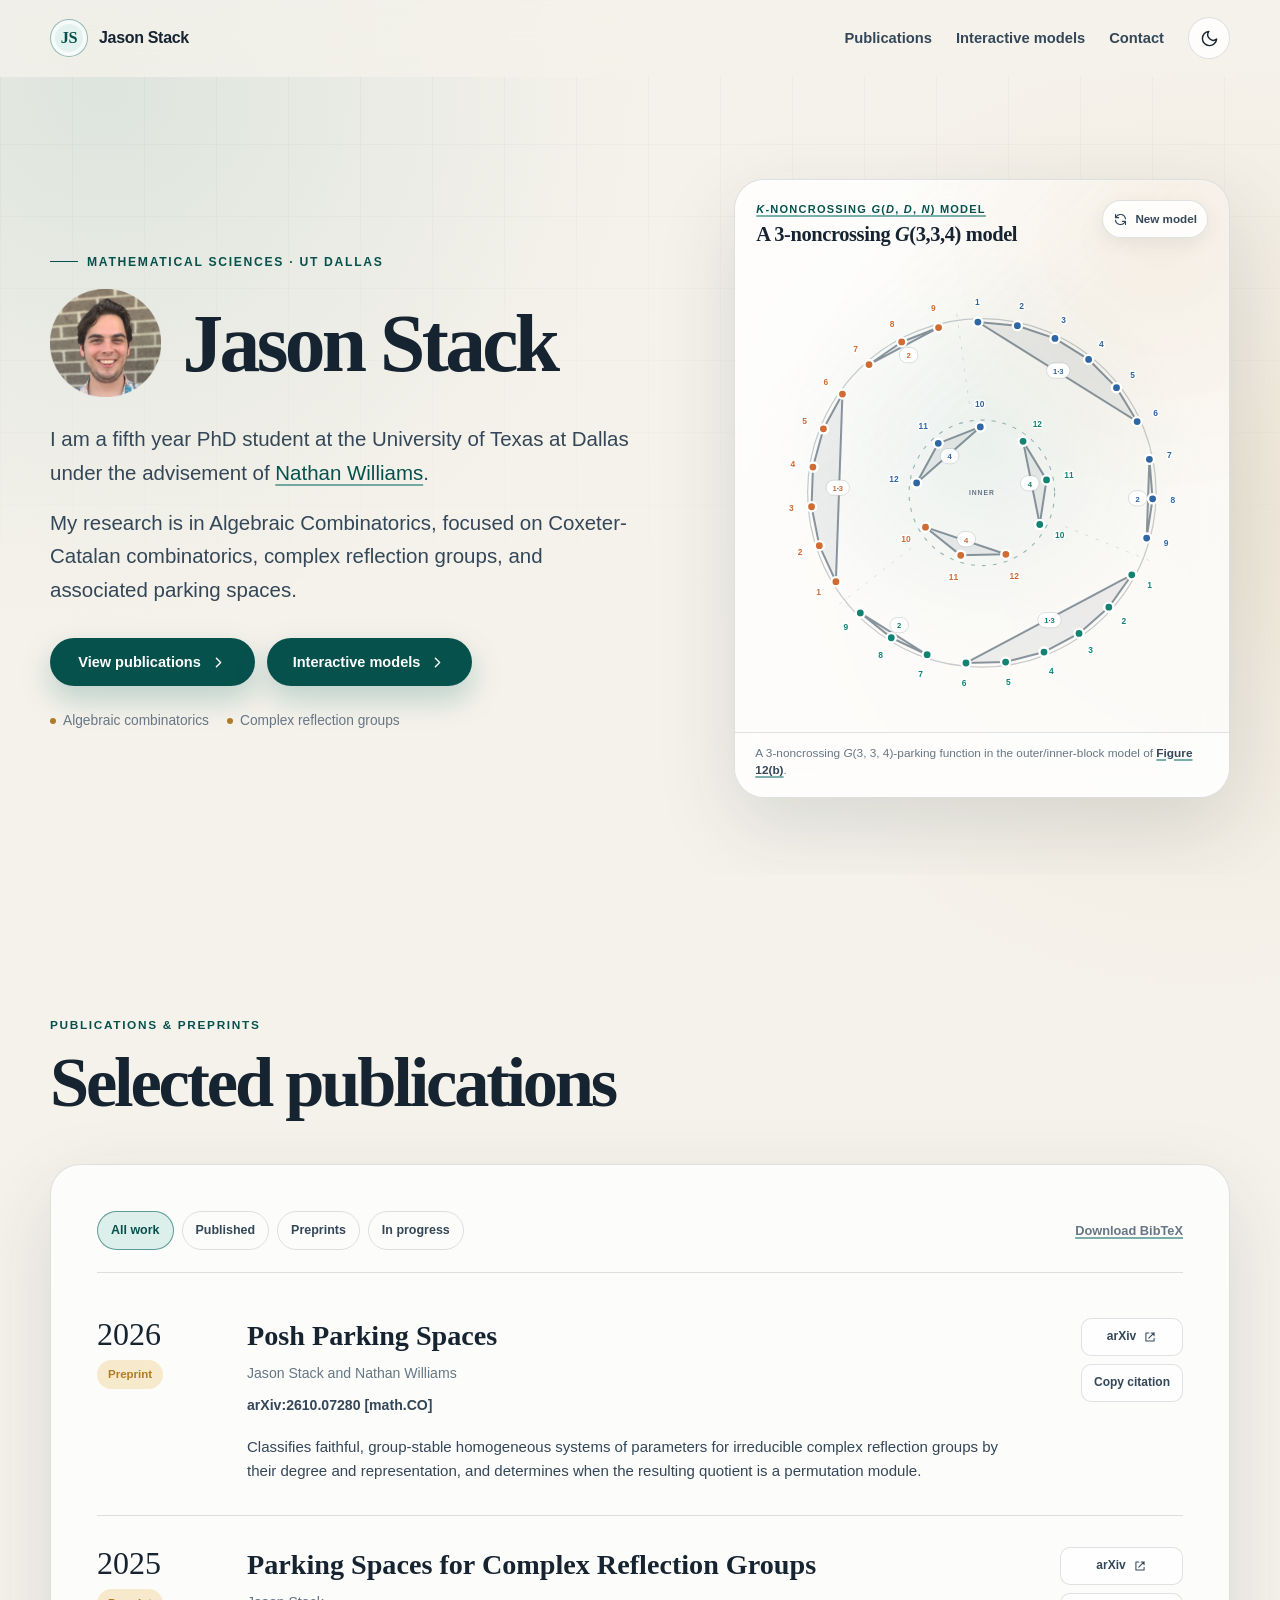
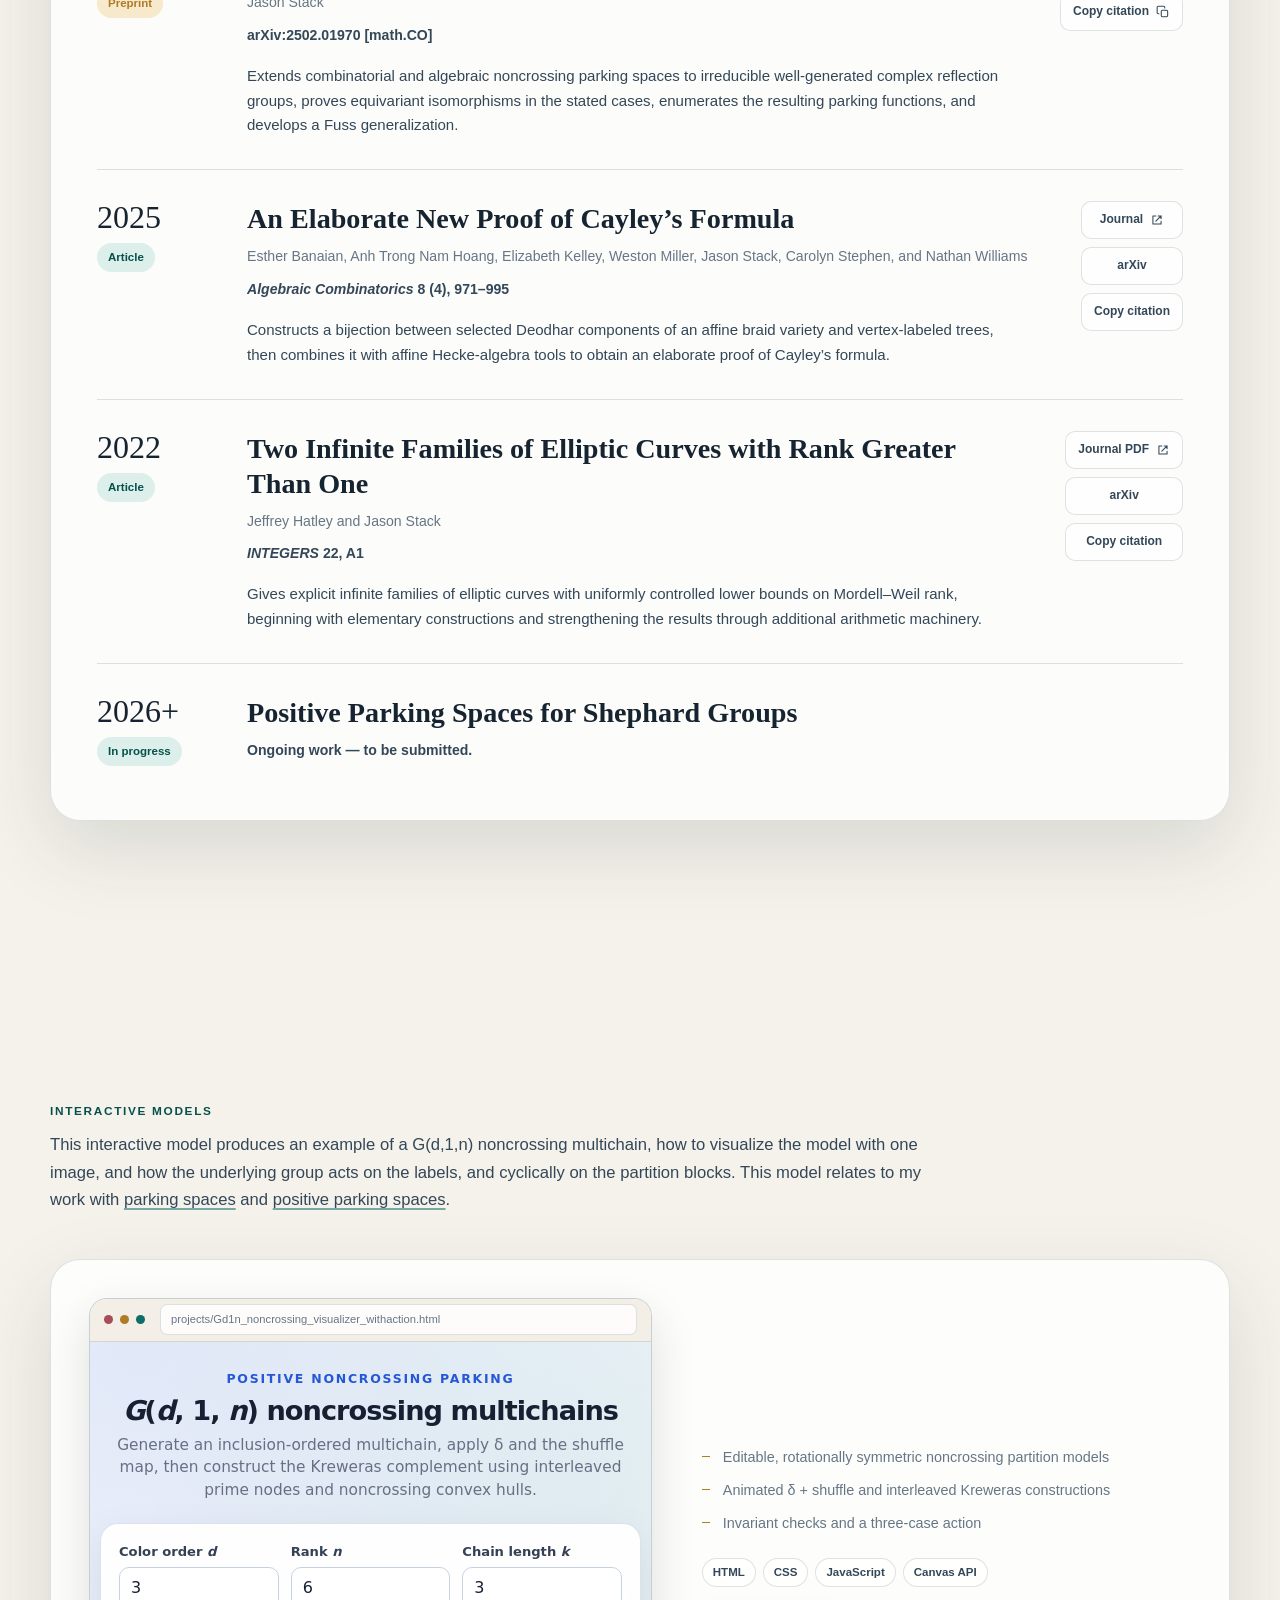
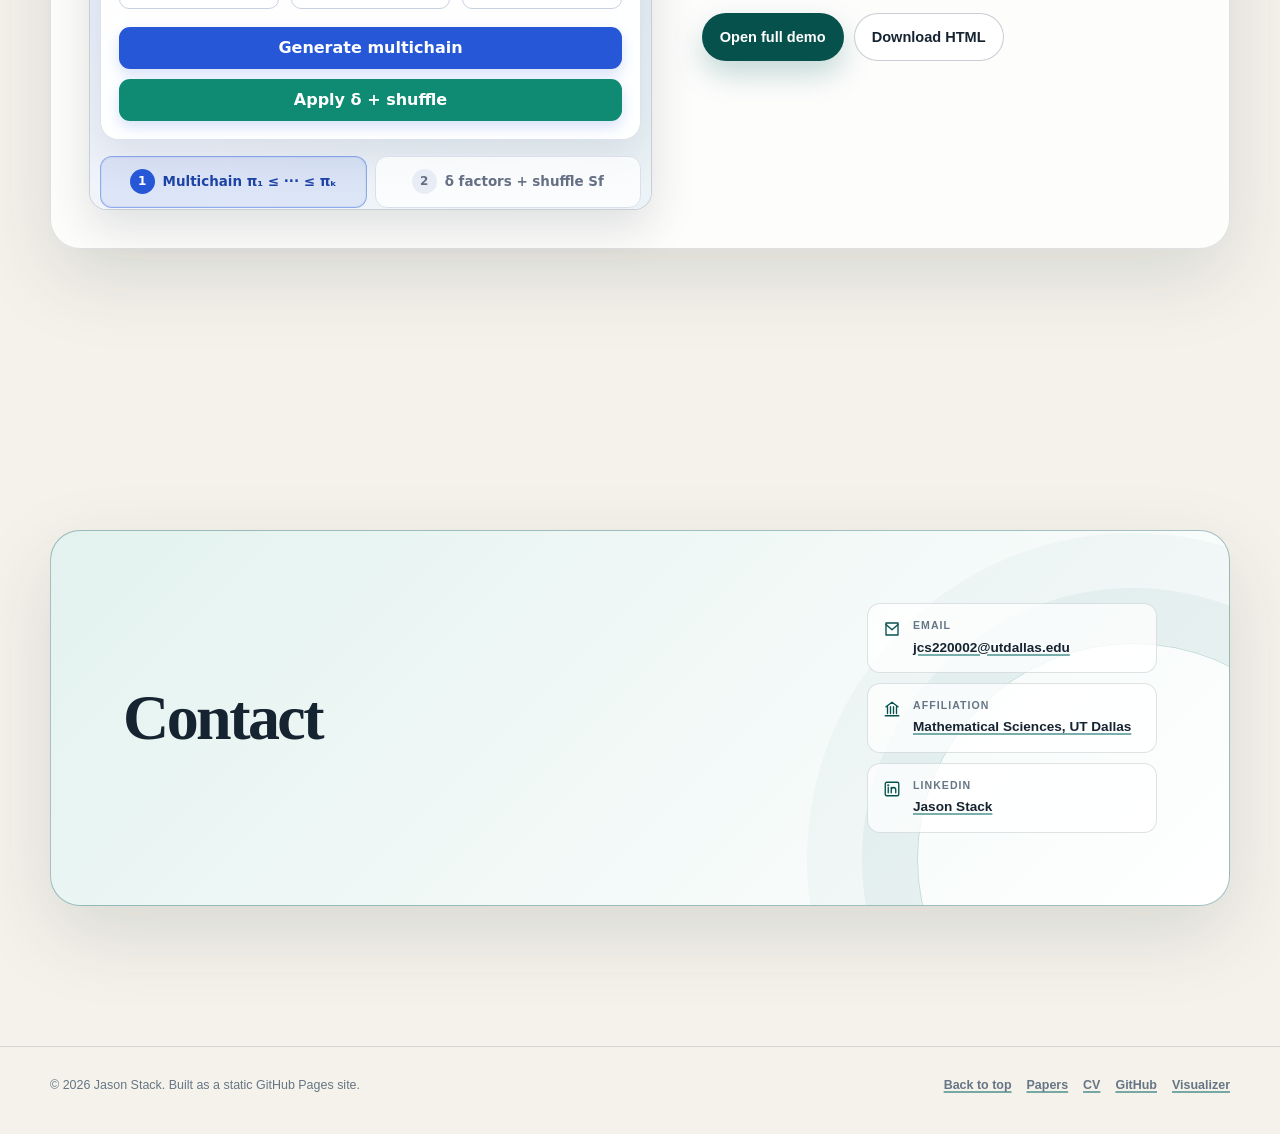
==== commit d6334cd5: "Update index.html" ====
--- a/index.html
+++ b/index.html
@@ -346,7 +346,7 @@
         <a href="#top">Back to top</a>
         <a href="#publications">Papers</a>
         <a href="assets/CV_Base.pdf" target="_blank" rel="noopener noreferrer" aria-label="CV (PDF, opens in a new tab)" data-cv-link>CV</a>
-        <a href="https://github.com/jason-c-stack/jason-c-stack.github.io" target="_blank" rel="noopener noreferrer">GitHub</a>
+        <a href="https://github.com/jason-c-stack" target="_blank" rel="noopener noreferrer">GitHub</a>
         <a href="projects/Gd1n_noncrossing_visualizer_withaction.html">Visualizer</a>
       </div>
     </div>
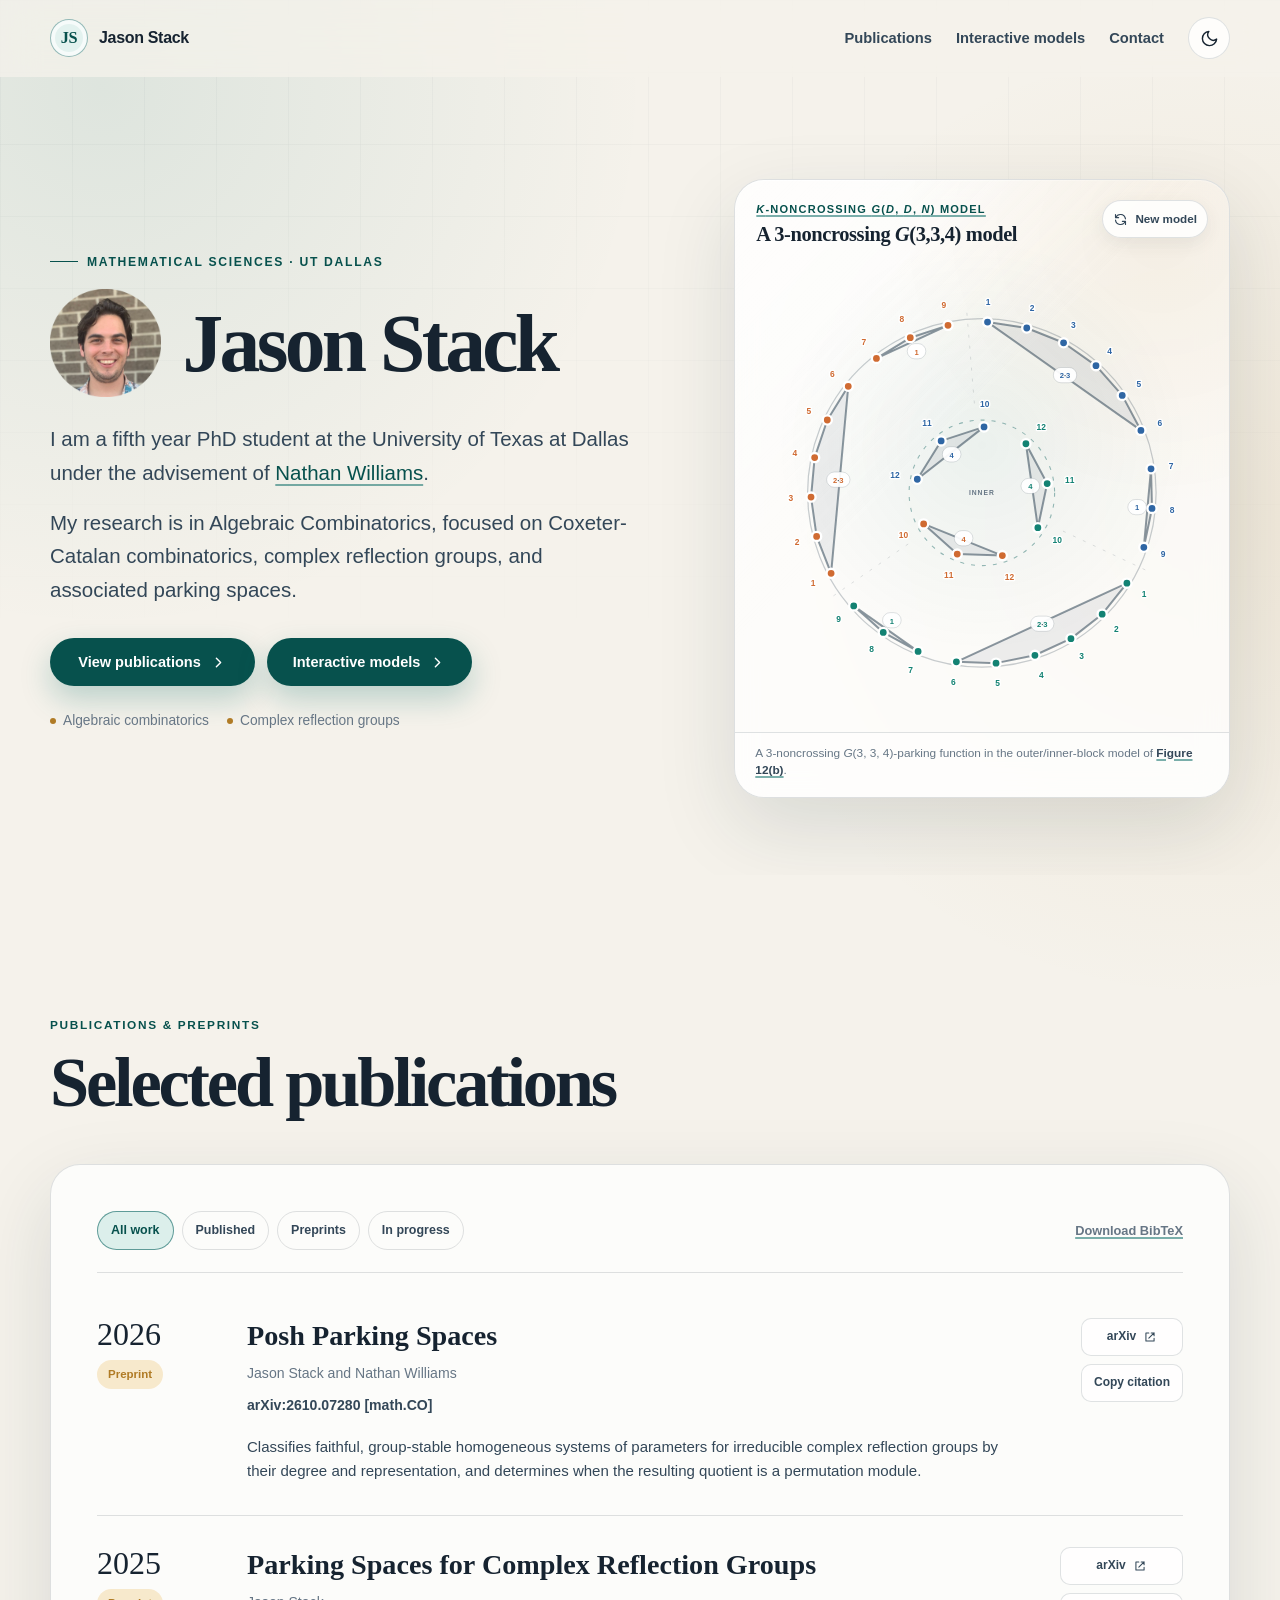
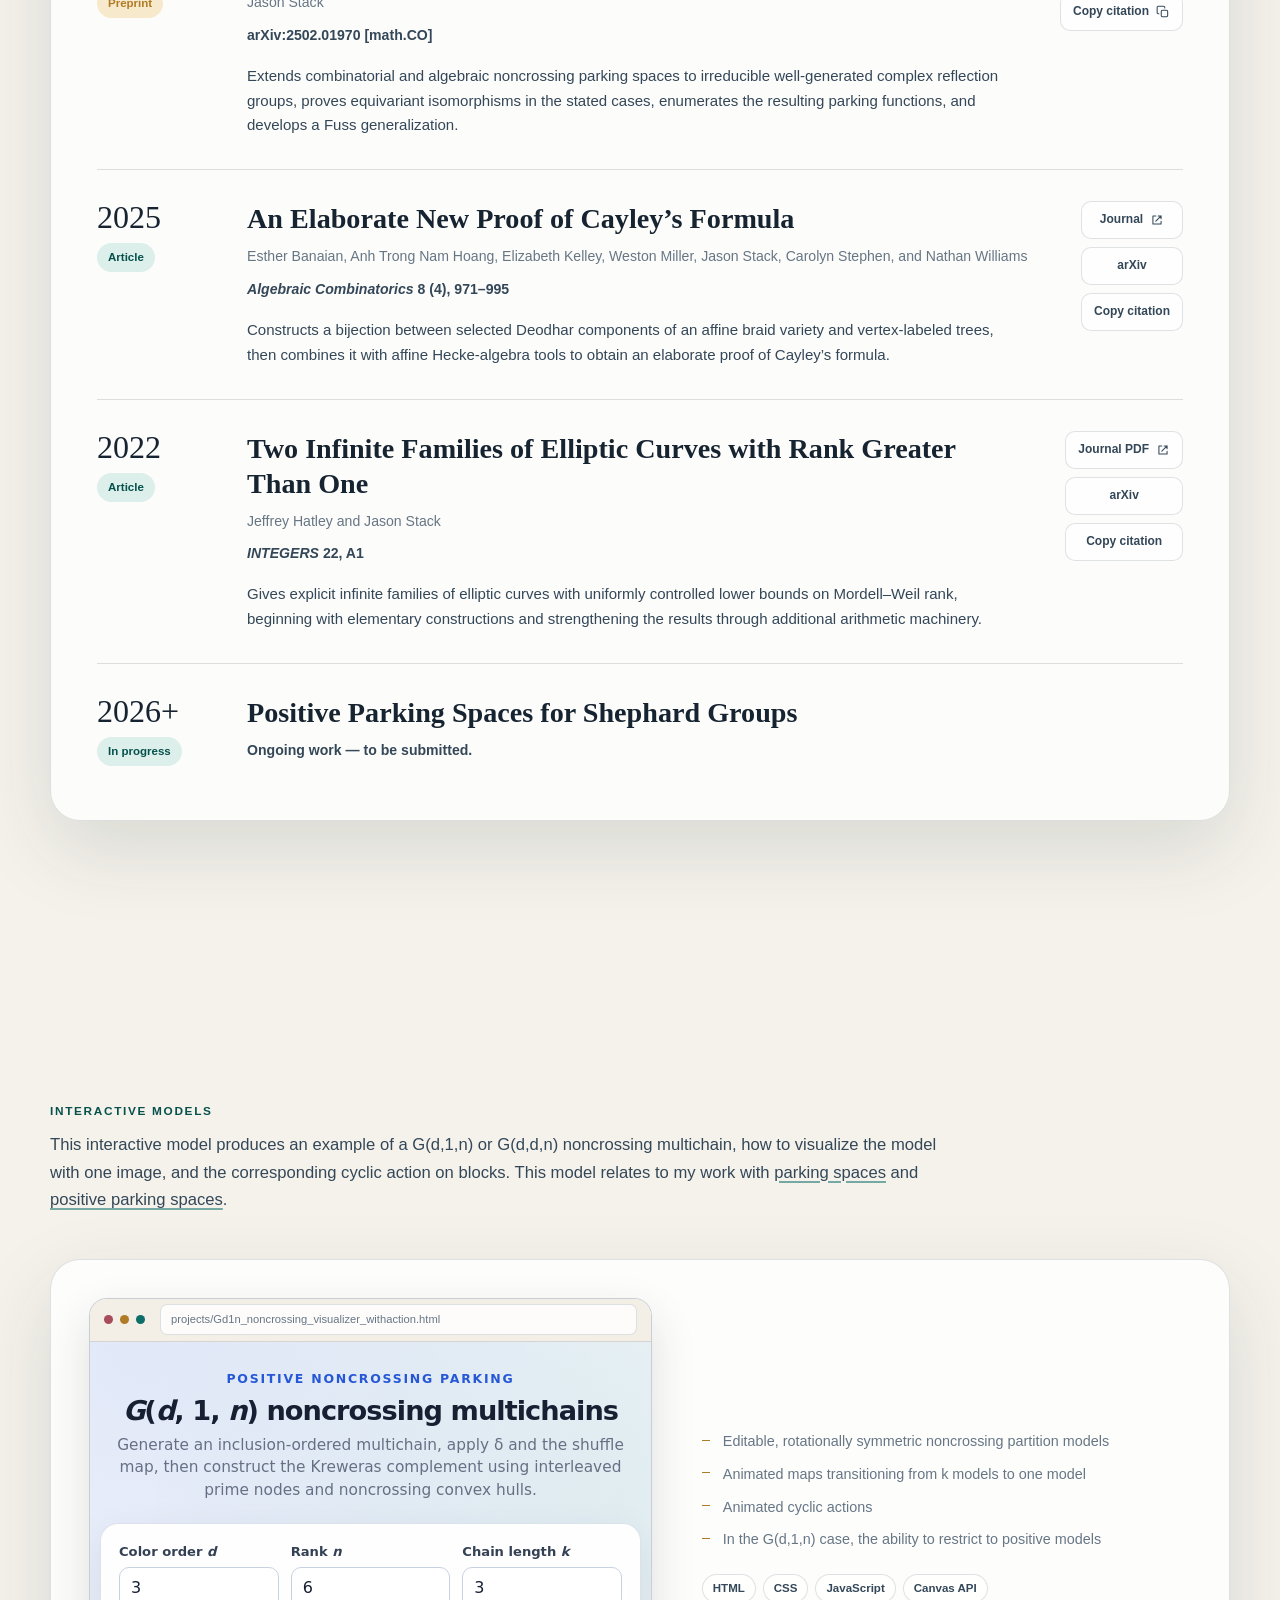
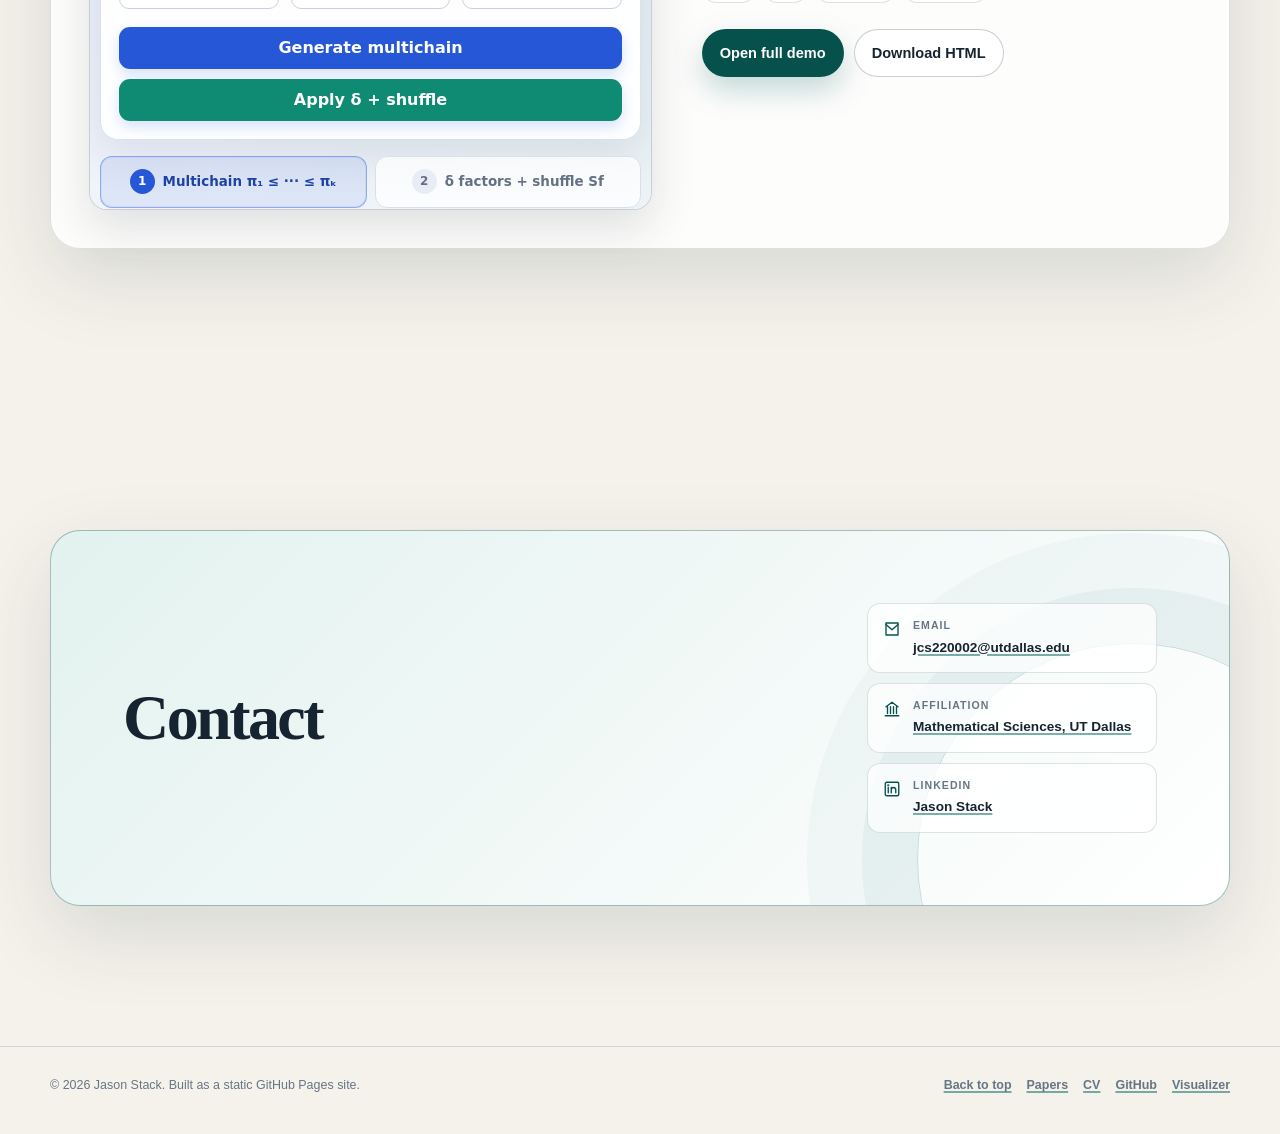
==== commit 84015be2: "Update index.html" ====
--- a/index.html
+++ b/index.html
@@ -266,7 +266,7 @@
         <div class="section-heading section-heading-simple reveal">
           <h2 class="section-kicker section-label-heading">Interactive models</h2>
           <p>
-            This interactive model produces an example of a G(d,1,n) noncrossing multichain, how to visualize the model with one image, and how the underlying group acts on the labels, and cyclically on the partition blocks.
+            This interactive model produces an example of a G(d,1,n) or G(d,d,n) noncrossing multichain, how to visualize the model with one image, and the corresponding cyclic action on blocks.
             This model relates to my work with <a href="#parking-spaces" data-publication-link>parking spaces</a> and <a href="#positive-parking-spaces" data-publication-link>positive parking spaces</a>.
           </p>
         </div>
@@ -285,8 +285,9 @@
             <div class="project-copy">
               <ul class="project-list">
                 <li>Editable, rotationally symmetric noncrossing partition models</li>
-                <li>Animated δ + shuffle and interleaved Kreweras constructions</li>
-                <li>Invariant checks and a three-case action</li>
+                <li>Animated maps transitioning from k models to one model</li>
+                <li>Animated cyclic actions</li>
+                <li>In the G(d,1,n) case, the ability to restrict to positive models</li>
               </ul>
               <div class="tech-list" aria-label="Technologies">
                 <span class="tech-tag">HTML</span>
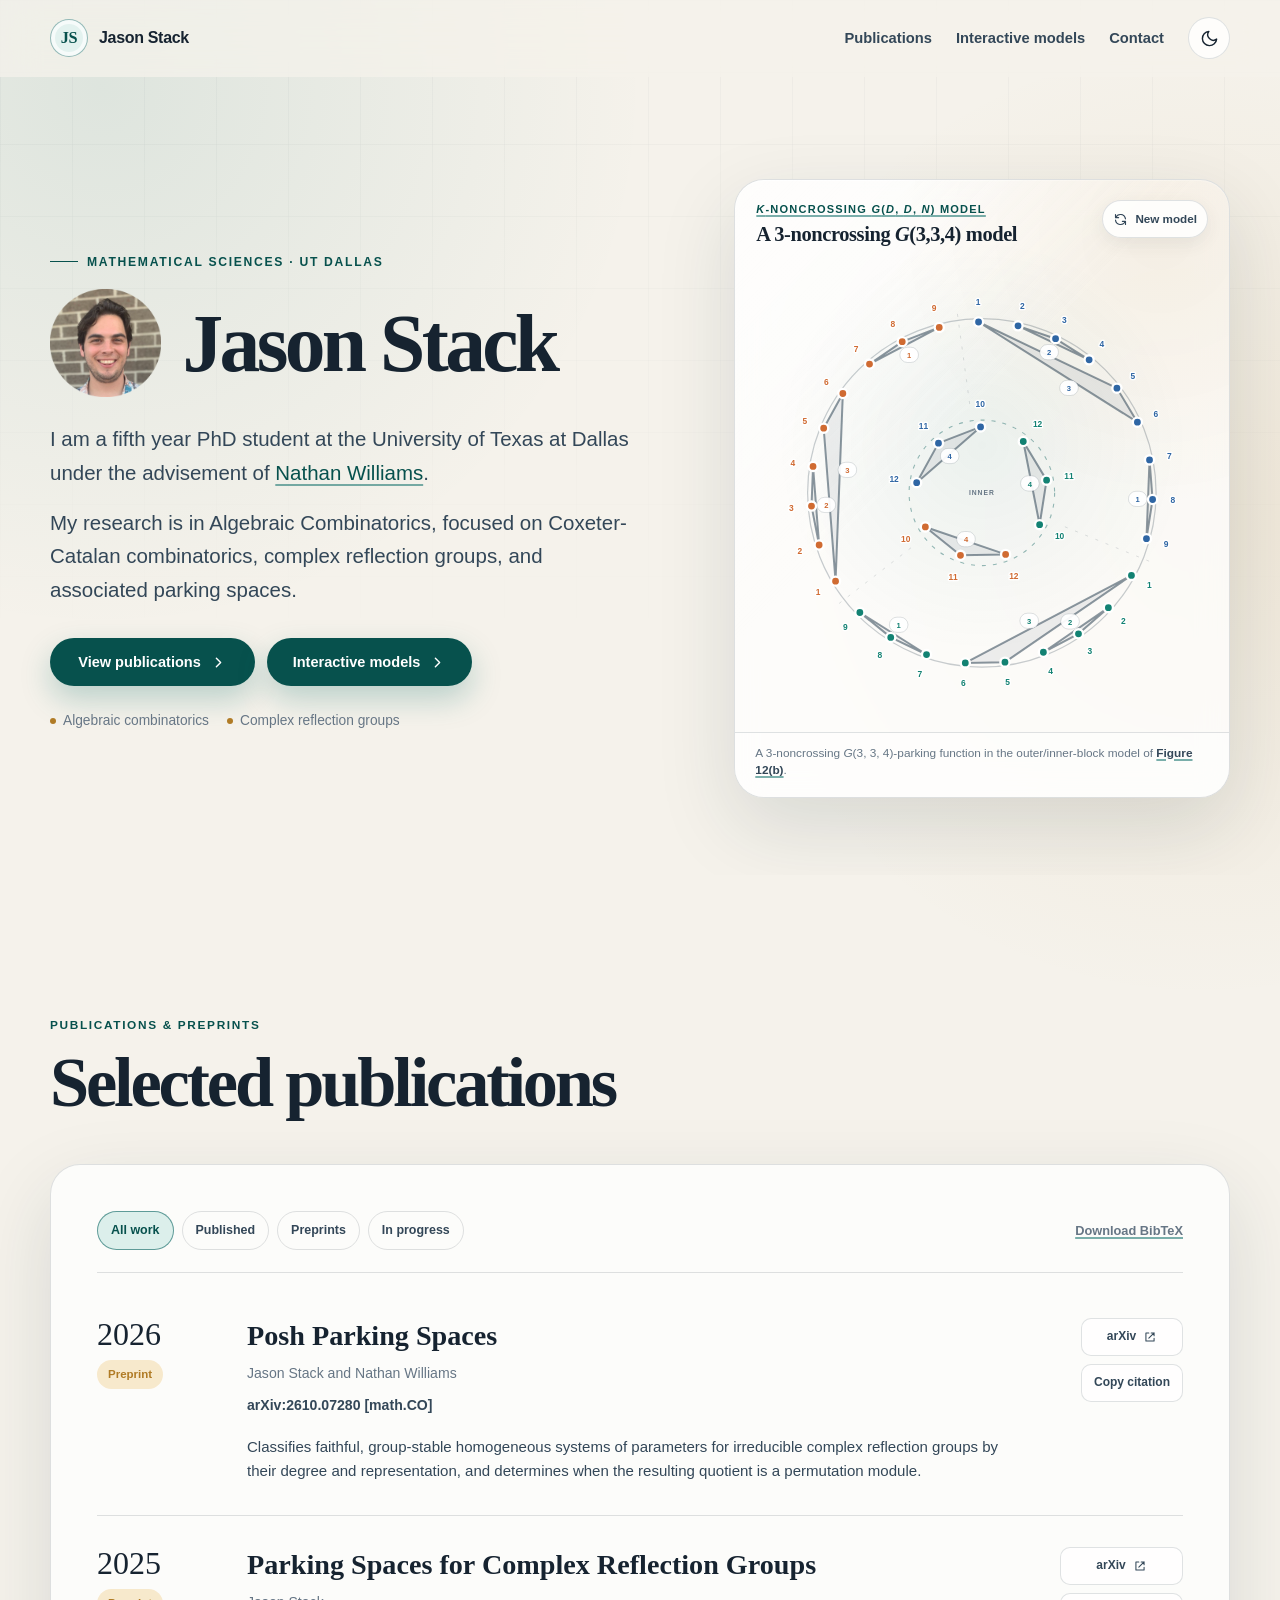
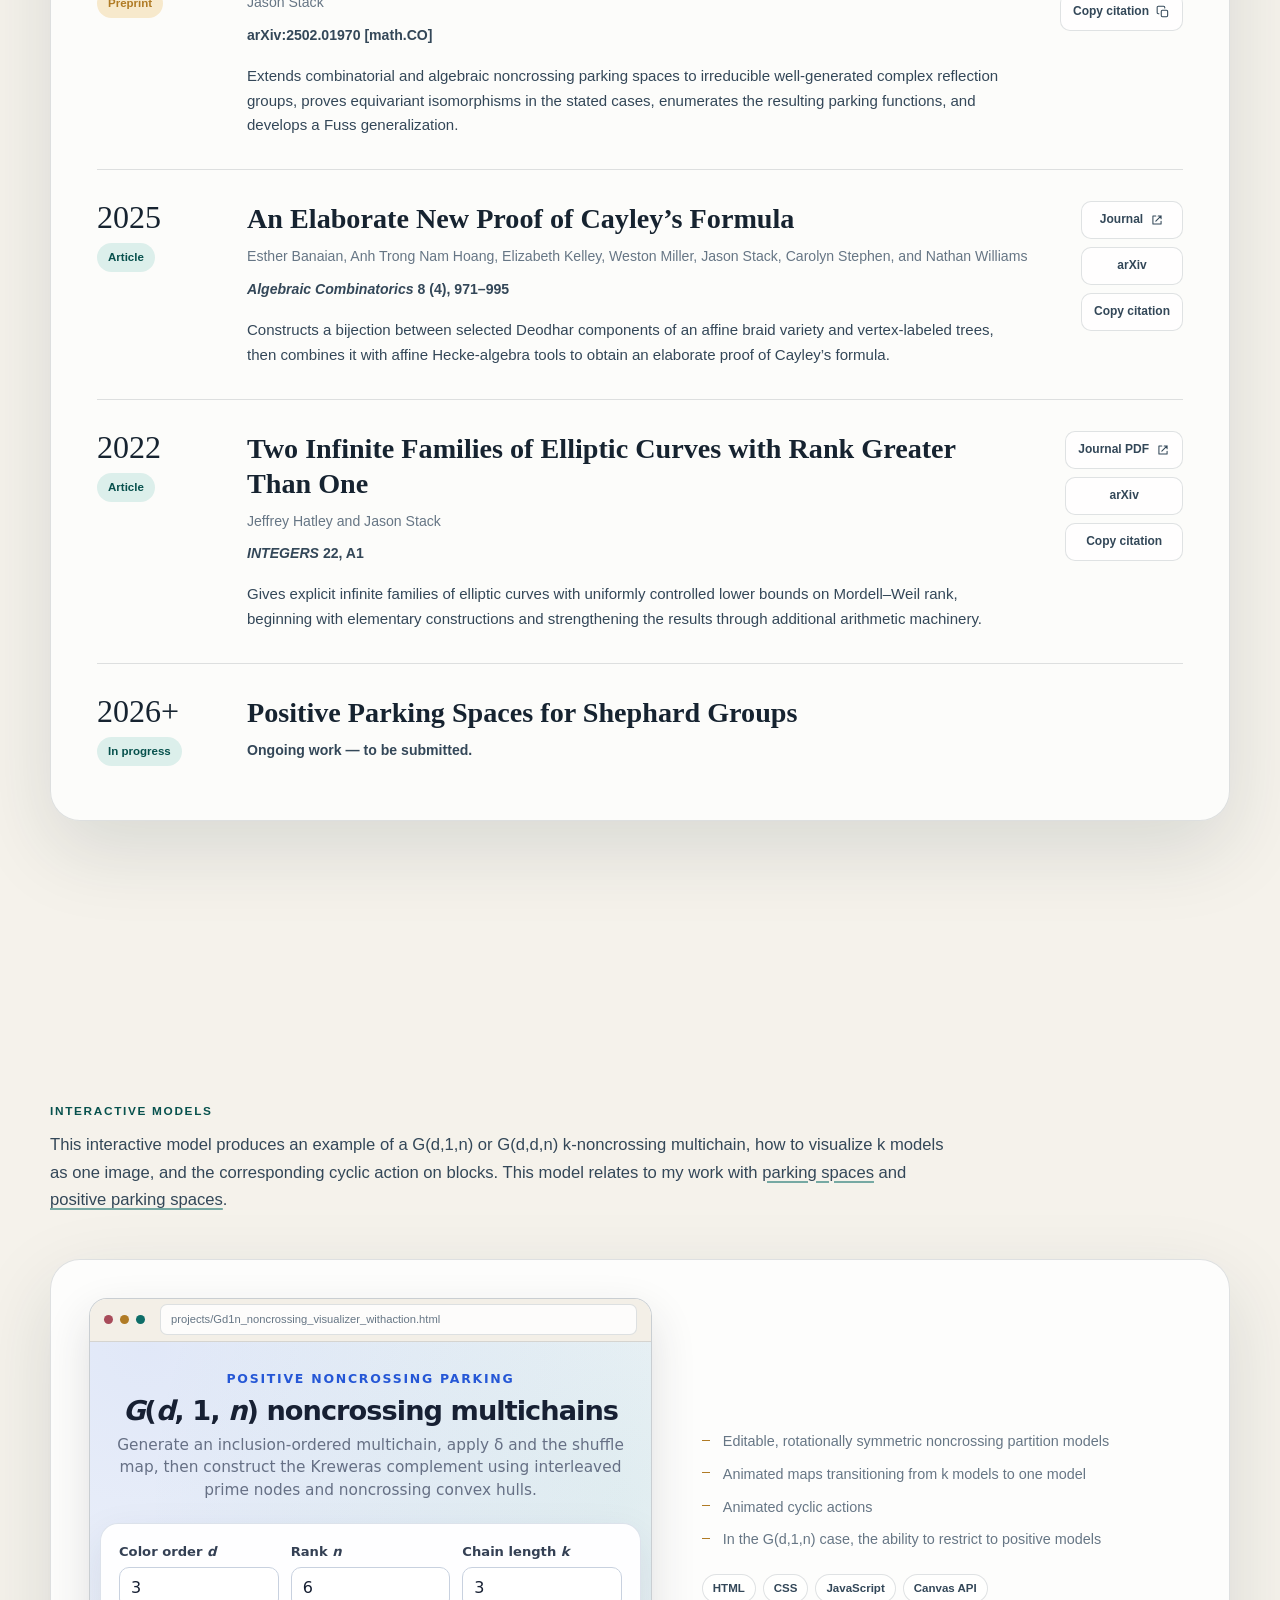
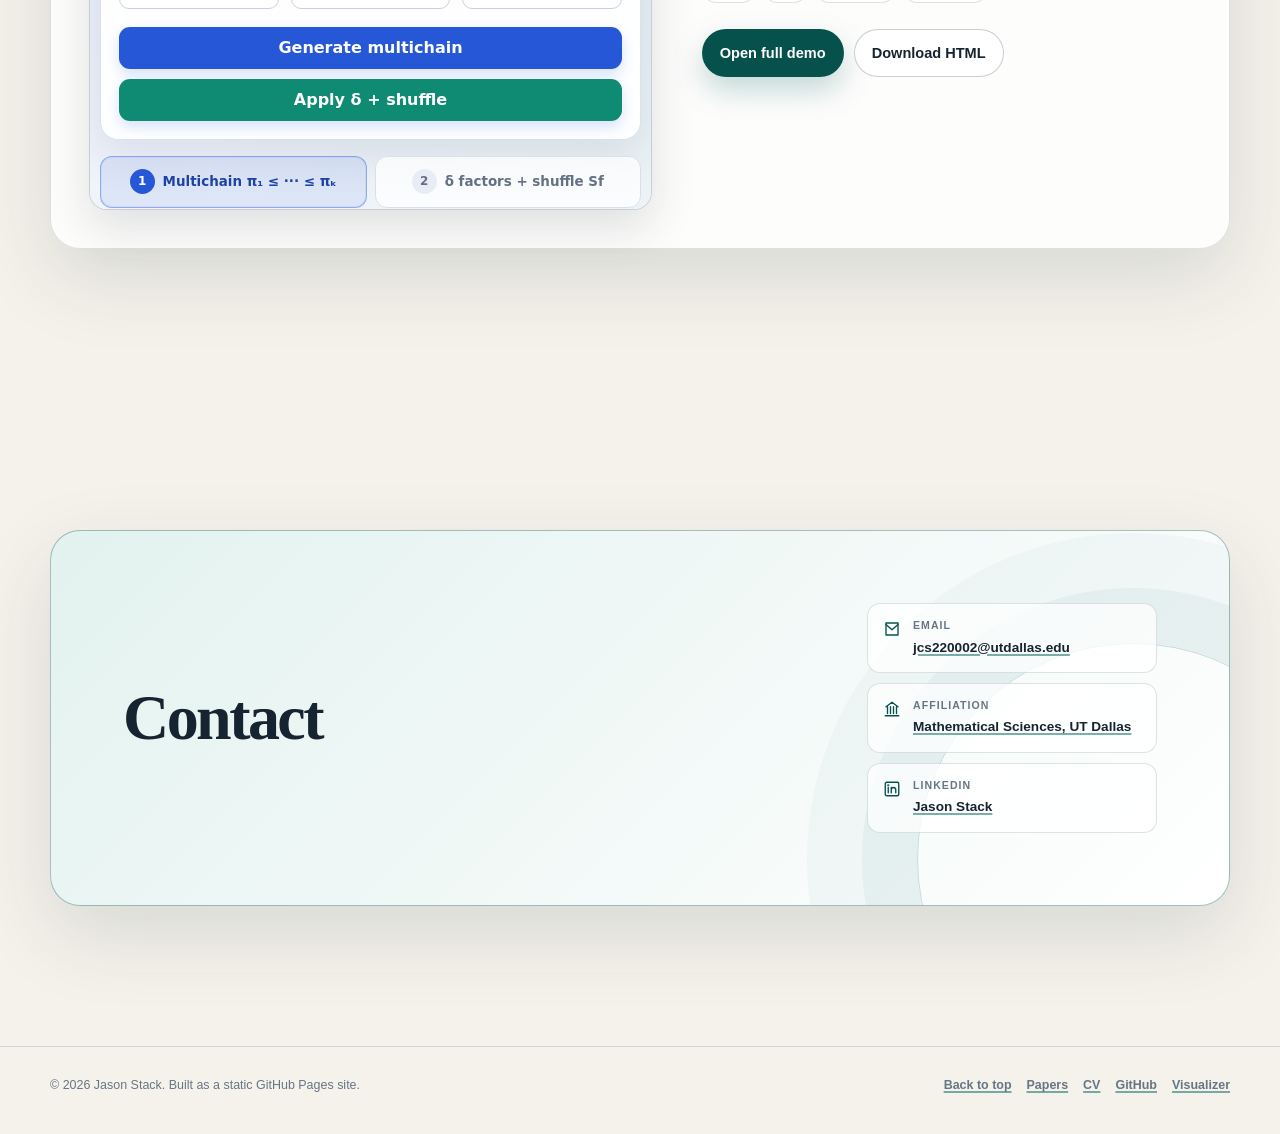
==== commit a4a6c695: "Update index.html Updated visualization description" ====
--- a/index.html
+++ b/index.html
@@ -266,7 +266,7 @@
         <div class="section-heading section-heading-simple reveal">
           <h2 class="section-kicker section-label-heading">Interactive models</h2>
           <p>
-            This interactive model produces an example of a G(d,1,n) or G(d,d,n) noncrossing multichain, how to visualize the model with one image, and the corresponding cyclic action on blocks.
+            This interactive model produces an example of a G(d,1,n) or G(d,d,n) k-noncrossing multichain, how to visualize k models as one image, and the corresponding cyclic action on blocks.
             This model relates to my work with <a href="#parking-spaces" data-publication-link>parking spaces</a> and <a href="#positive-parking-spaces" data-publication-link>positive parking spaces</a>.
           </p>
         </div>
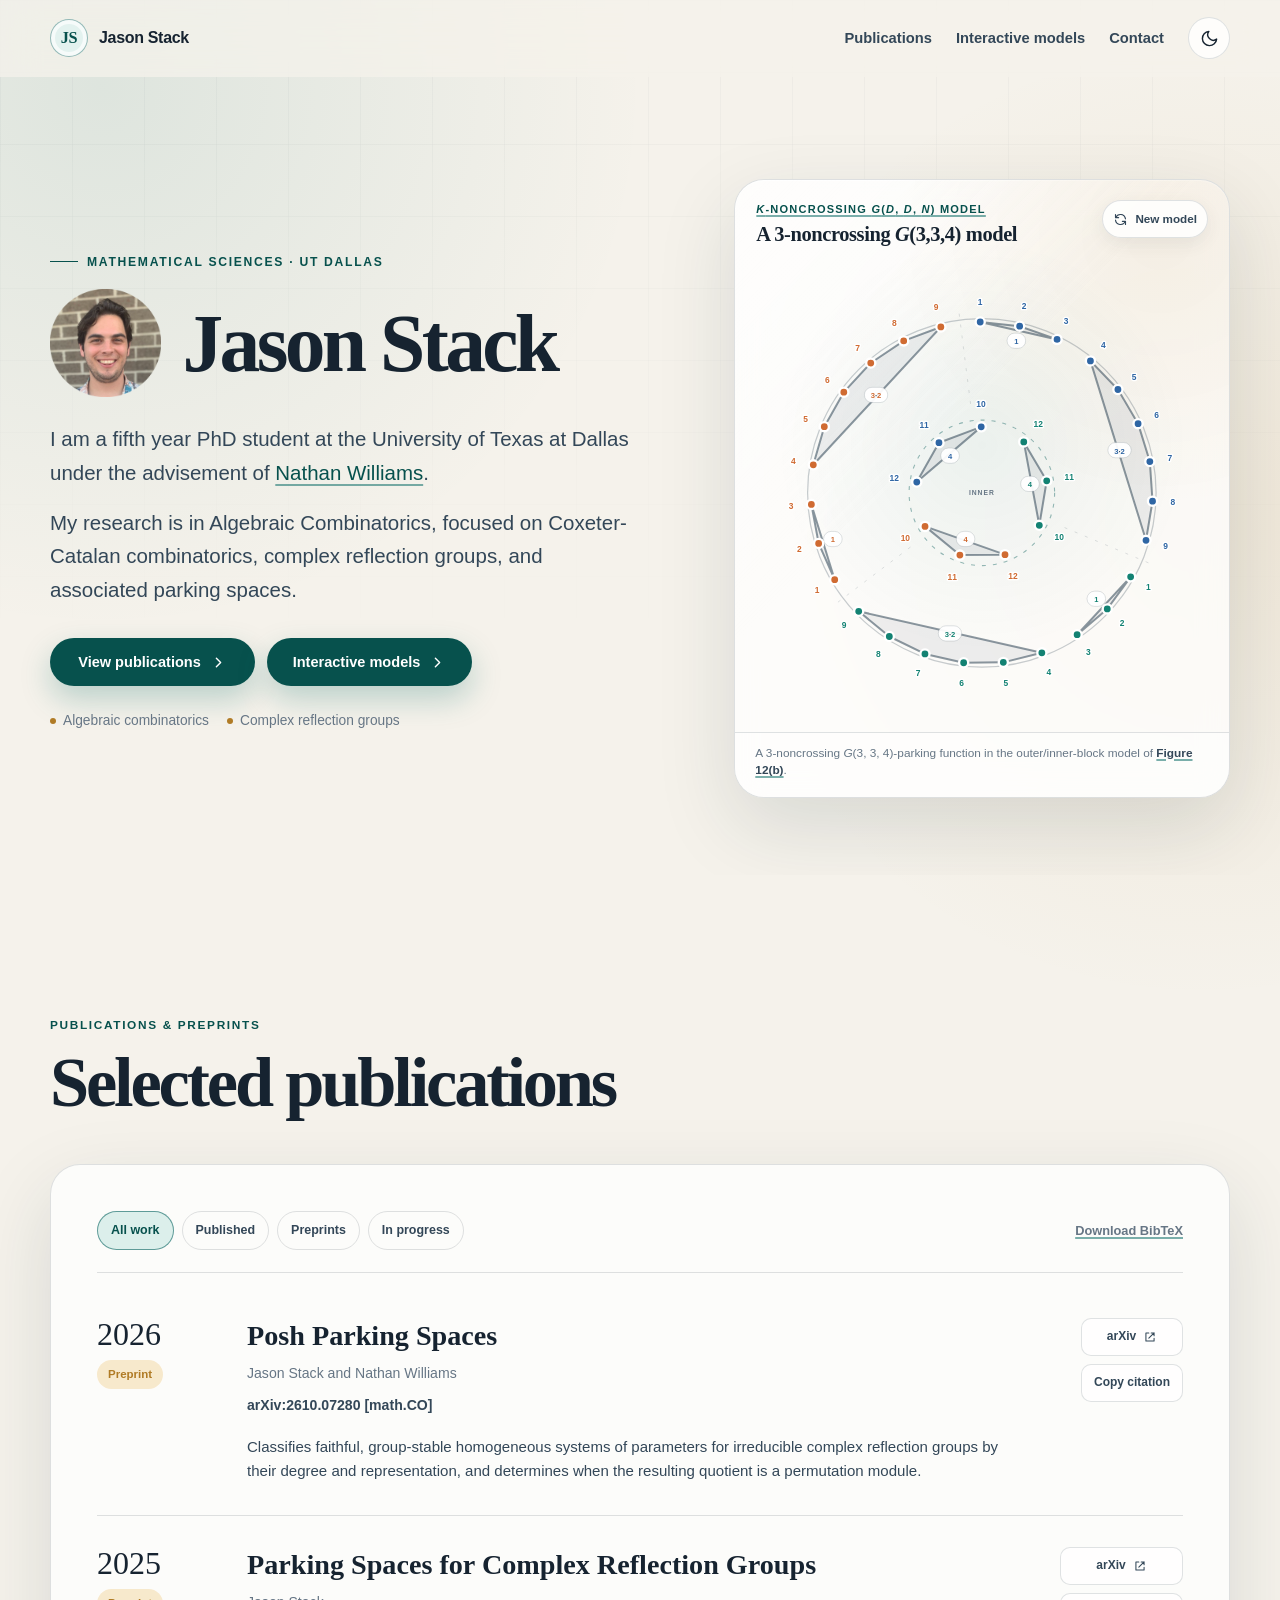
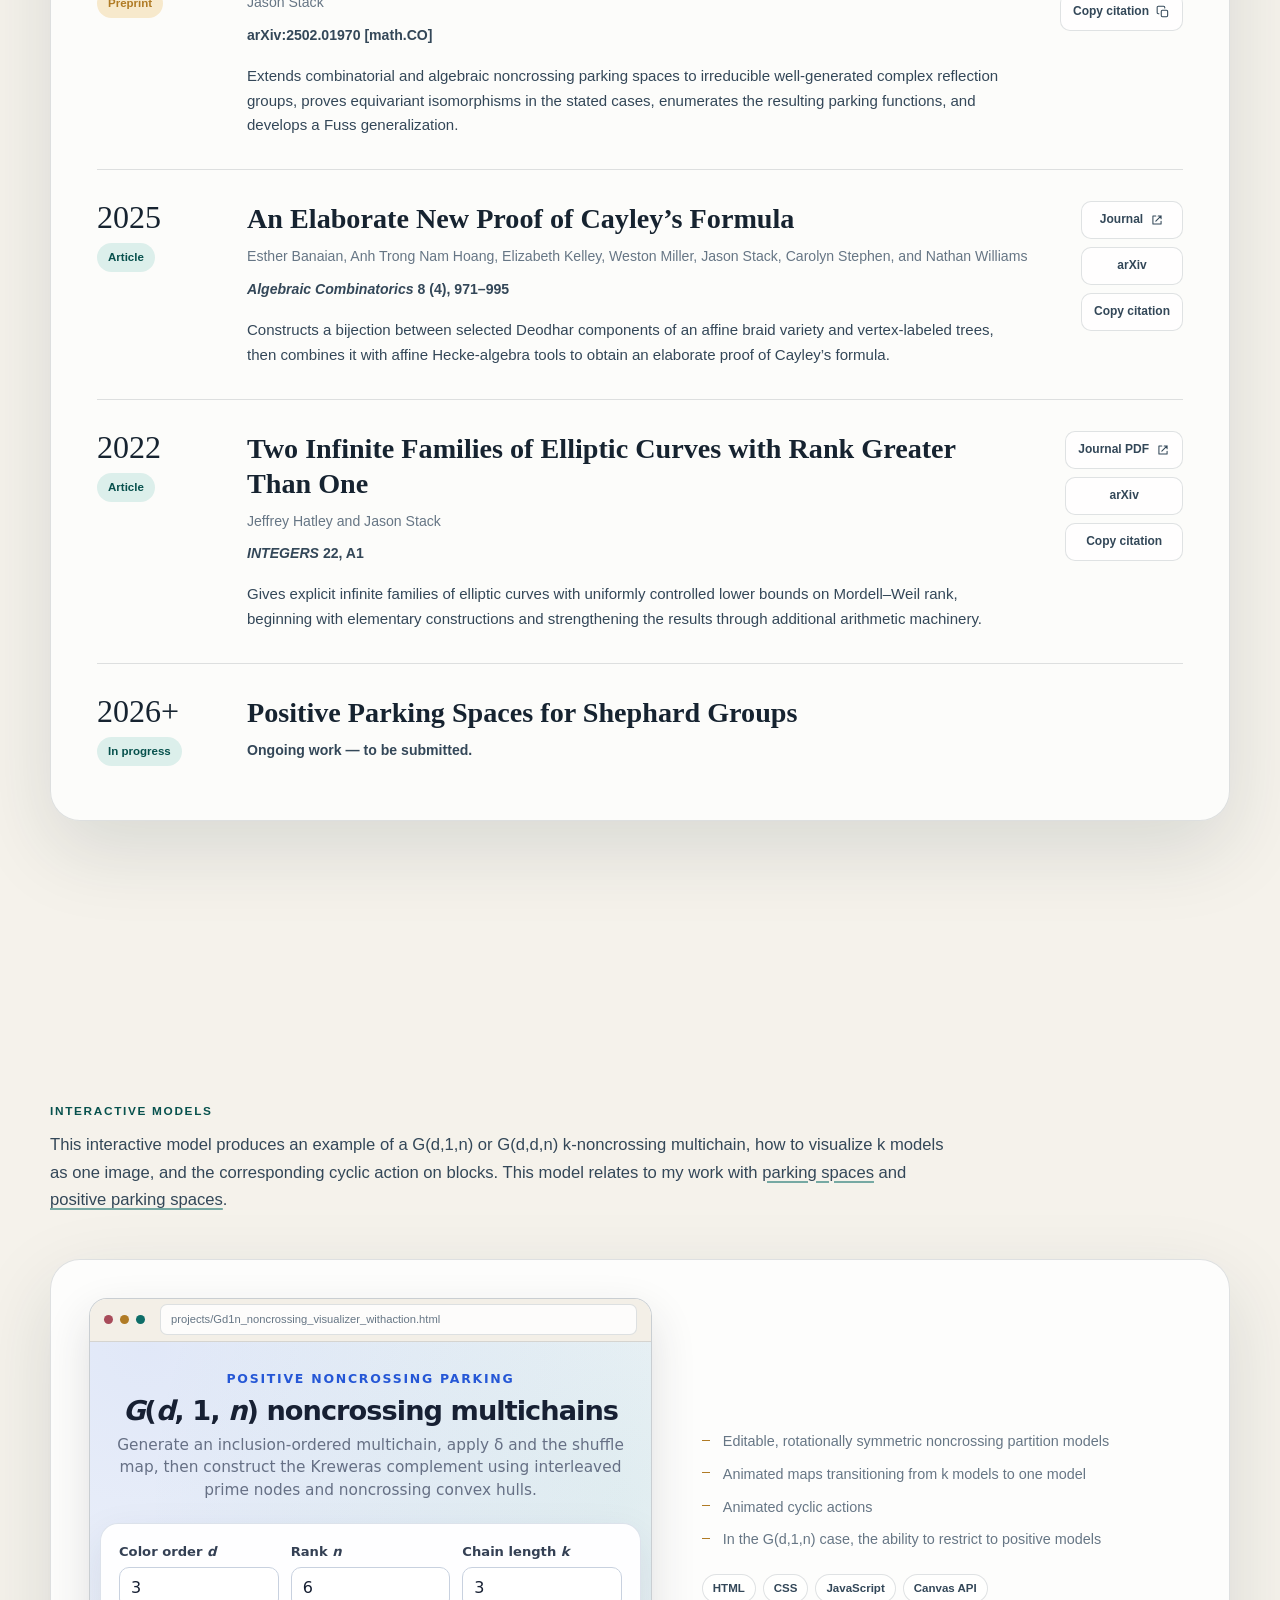
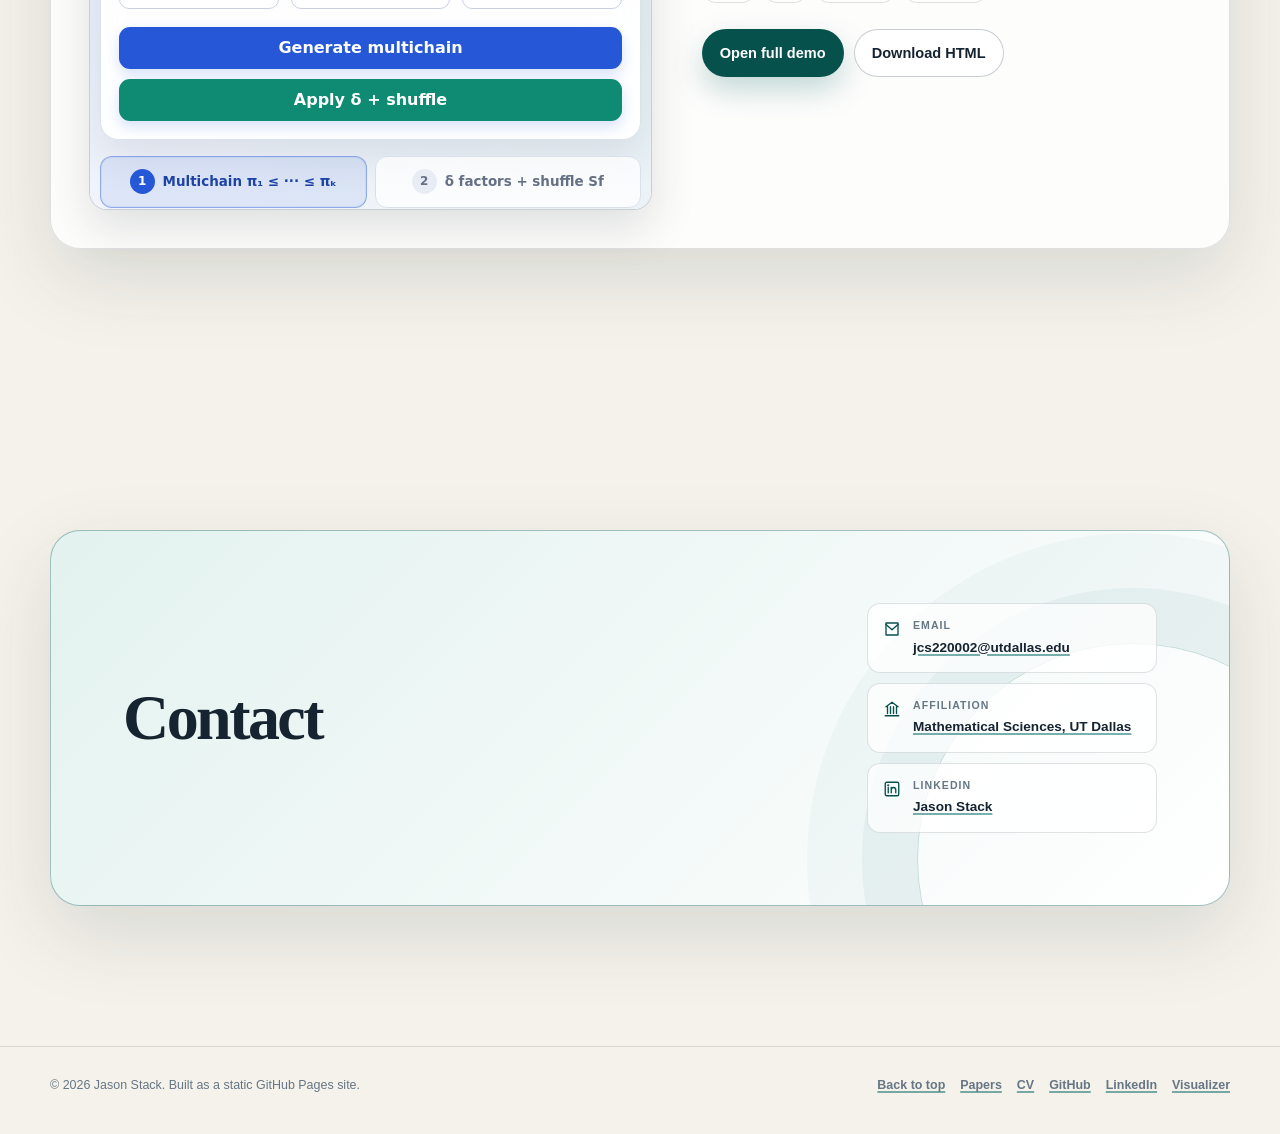
==== commit b39974d0: "Update index.html added linkedin button" ====
--- a/index.html
+++ b/index.html
@@ -348,6 +348,7 @@
         <a href="#publications">Papers</a>
         <a href="assets/CV_Base.pdf" target="_blank" rel="noopener noreferrer" aria-label="CV (PDF, opens in a new tab)" data-cv-link>CV</a>
         <a href="https://github.com/jason-c-stack" target="_blank" rel="noopener noreferrer">GitHub</a>
+        <a href="https://www.linkedin.com/in/jason-c-stack/" target="_blank" rel="noopener noreferrer">LinkedIn</a>
         <a href="projects/Gd1n_noncrossing_visualizer_withaction.html">Visualizer</a>
       </div>
     </div>
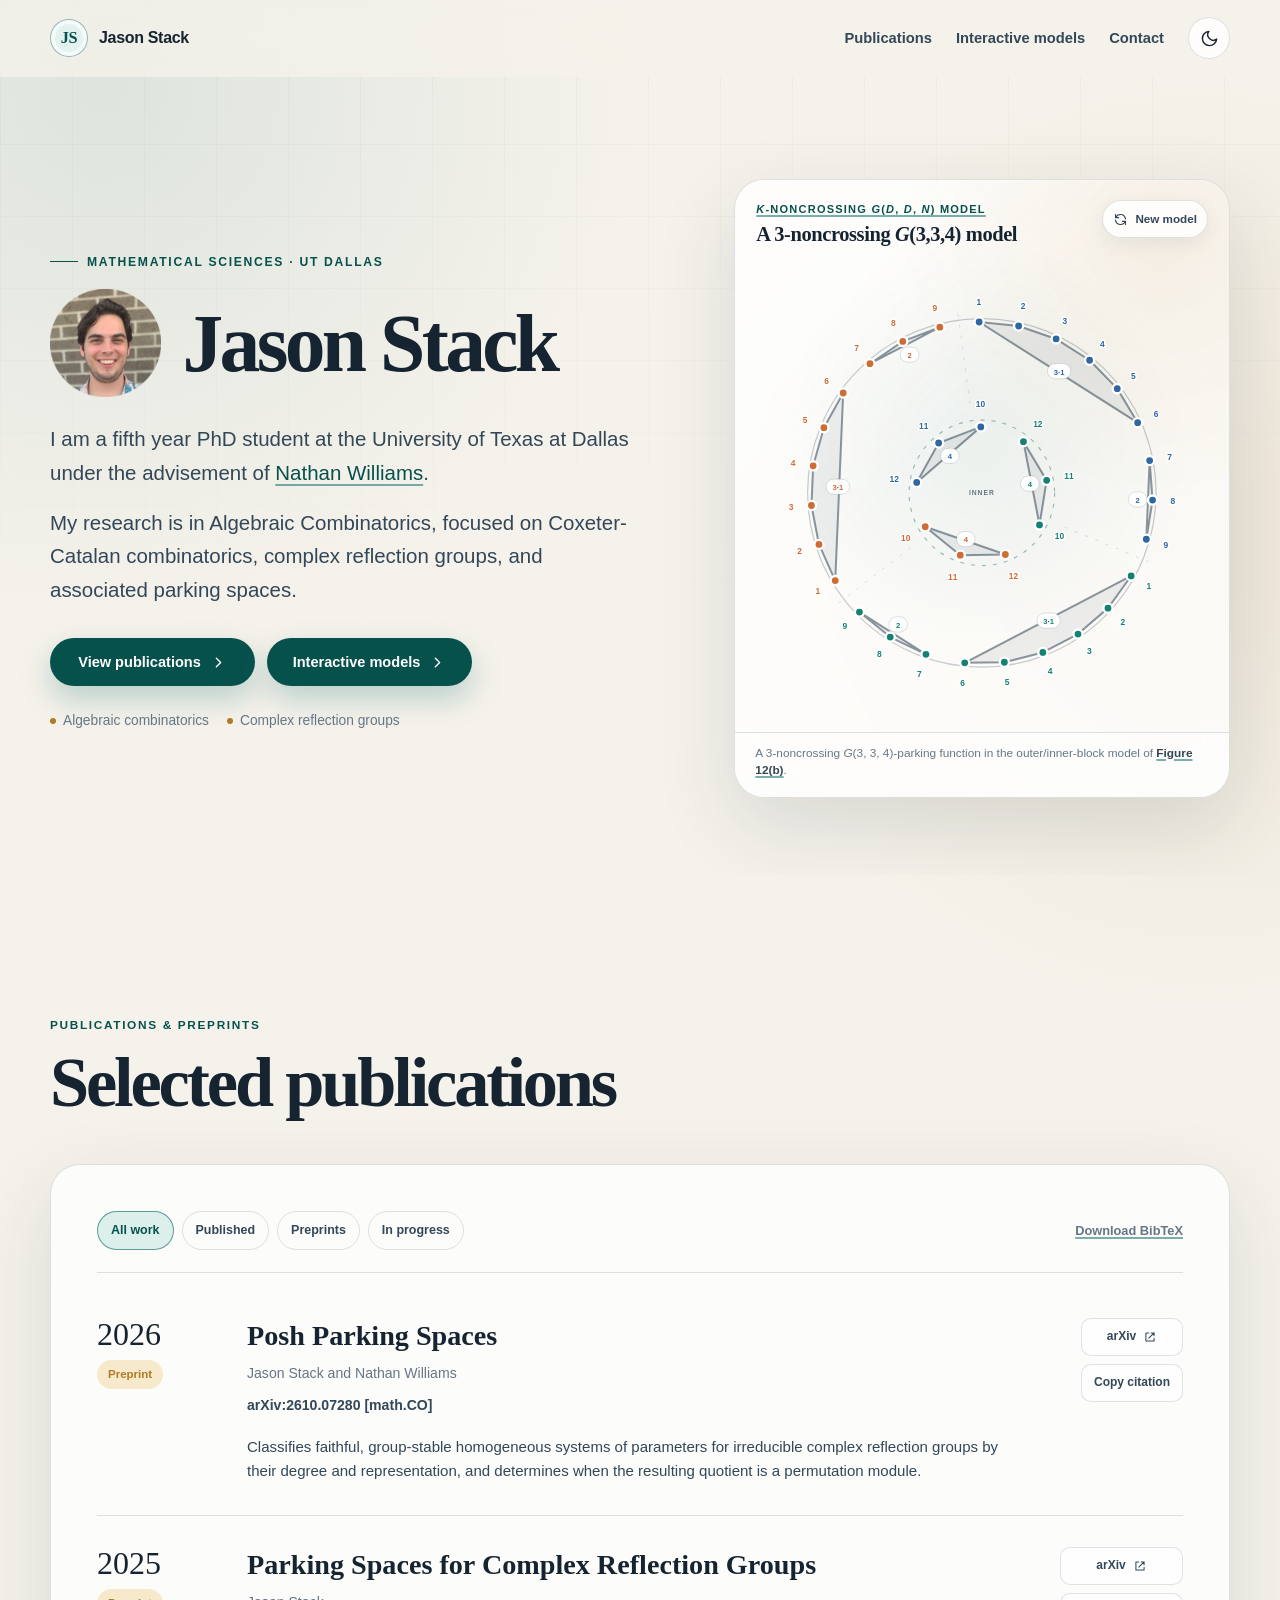
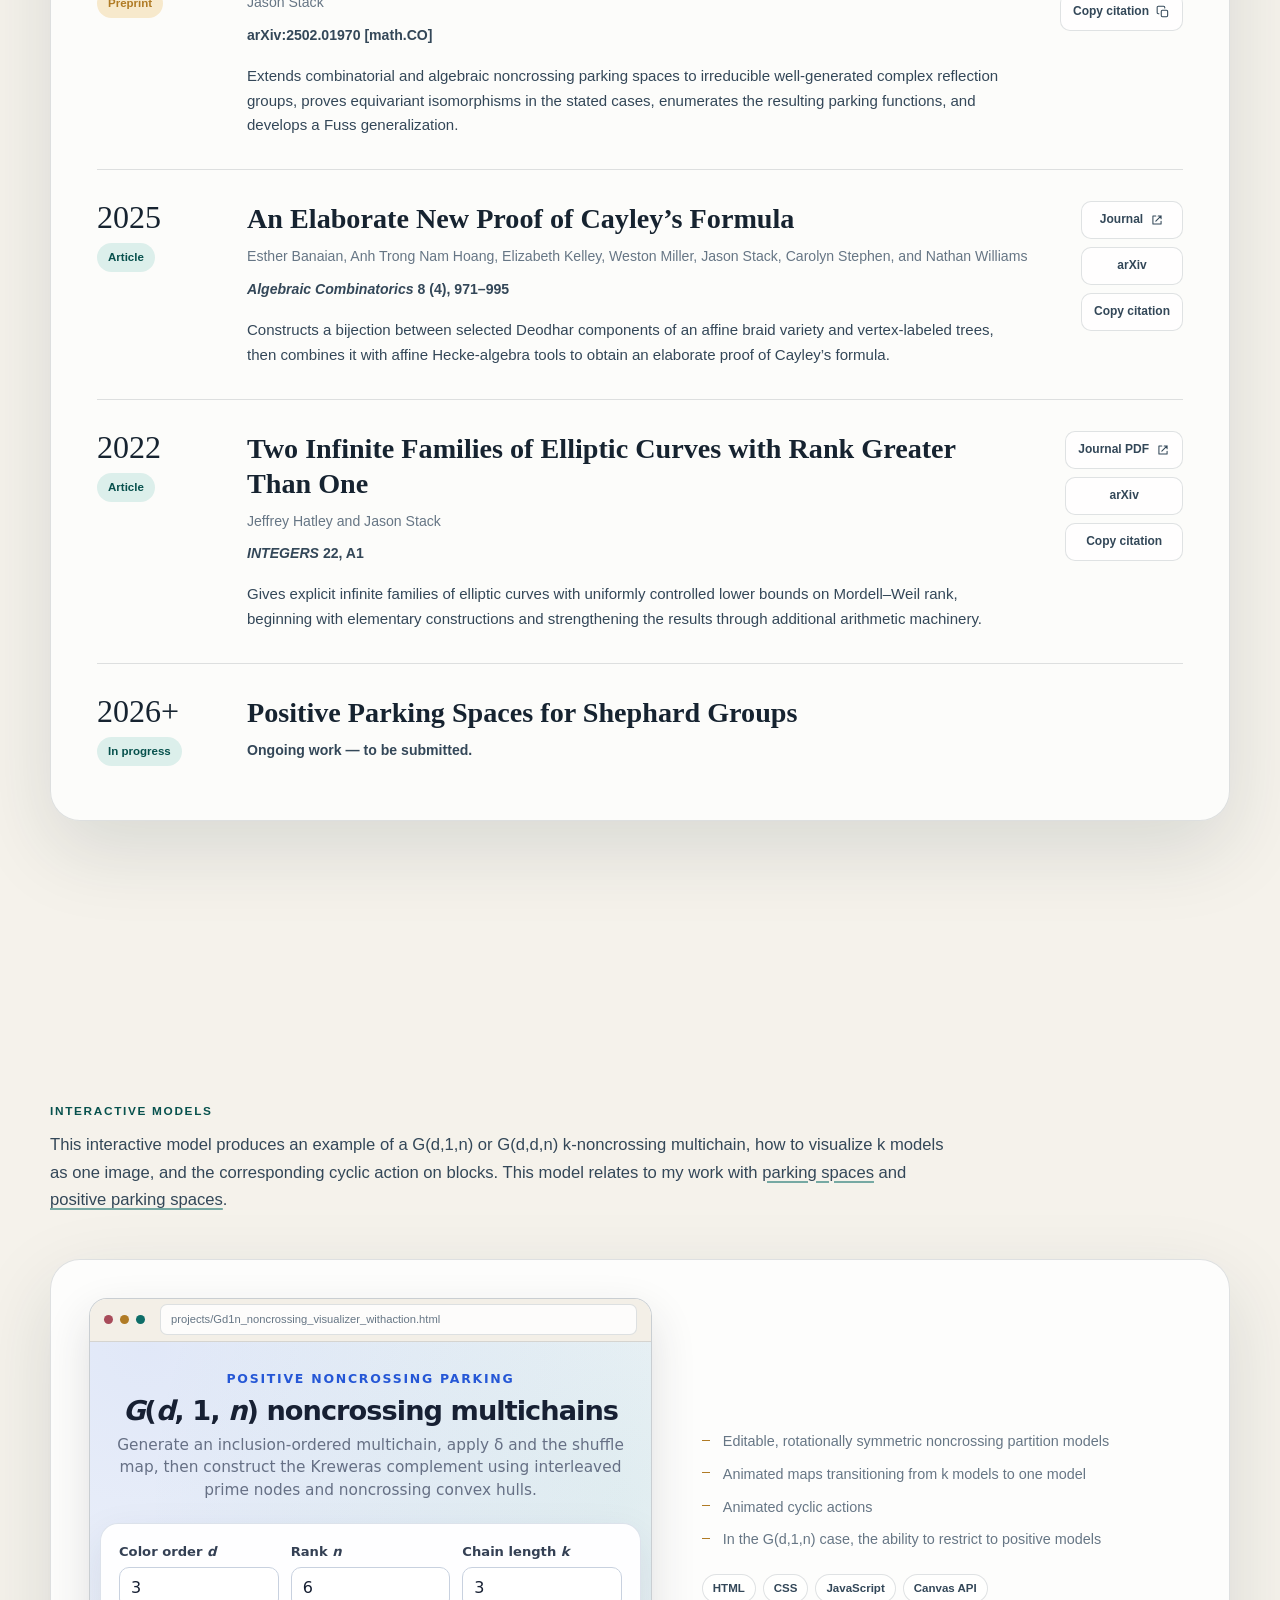
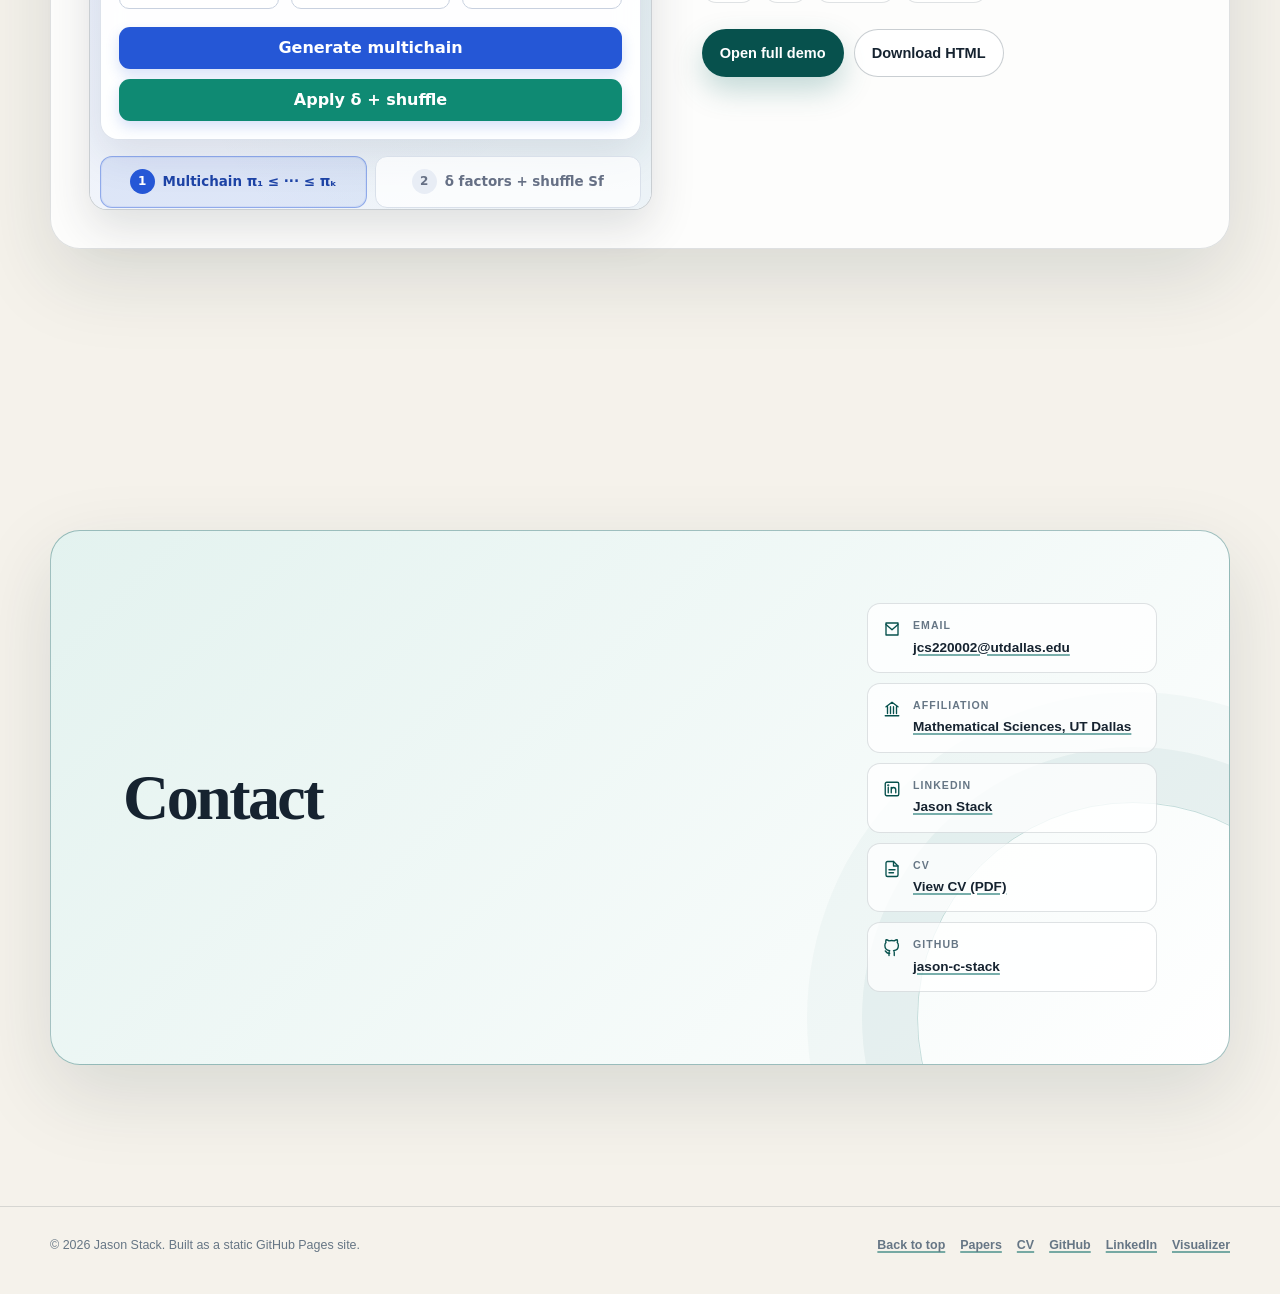
==== commit 7c2eafce: "Update index.html" ====
--- a/index.html
+++ b/index.html
@@ -334,6 +334,20 @@
                 <a href="https://www.linkedin.com/in/jason-c-stack/" target="_blank" rel="noopener noreferrer">Jason Stack</a>
               </div>
             </div>
+            <div class="contact-line">
+              <svg viewBox="0 0 24 24" fill="none" stroke="currentColor" stroke-width="1.8" stroke-linecap="round" stroke-linejoin="round" aria-hidden="true"><path d="M14 2H6a2 2 0 0 0-2 2v16a2 2 0 0 0 2 2h12a2 2 0 0 0 2-2V8z"/><path d="M14 2v6h6M8 13h8M8 17h6"/></svg>
+              <div>
+                <strong>CV</strong>
+                <a href="assets/CV_Base.pdf" target="_blank" rel="noopener noreferrer" aria-label="View CV (PDF, opens in a new tab)" data-cv-link>View CV (PDF)</a>
+              </div>
+            </div>
+            <div class="contact-line">
+              <svg viewBox="0 0 24 24" fill="none" stroke="currentColor" stroke-width="1.8" stroke-linecap="round" stroke-linejoin="round" aria-hidden="true"><path d="M9 19c-4.3 1.4-4.3-2.5-6-3m12 6v-3.87a3.37 3.37 0 0 0-.94-2.61c3.14-.35 6.44-1.54 6.44-7A5.44 5.44 0 0 0 19 4.77 5.07 5.07 0 0 0 18.91 1S17.73.65 15 2.48a13.38 13.38 0 0 0-7 0C5.27.65 4.09 1 4.09 1A5.07 5.07 0 0 0 4 4.77a5.44 5.44 0 0 0-1.5 3.78c0 5.42 3.3 6.61 6.44 7A3.37 3.37 0 0 0 8 18.13V22"/></svg>
+              <div>
+                <strong>GitHub</strong>
+                <a href="https://github.com/jason-c-stack" target="_blank" rel="noopener noreferrer">jason-c-stack</a>
+              </div>
+            </div>
           </div>
         </div>
       </div>
